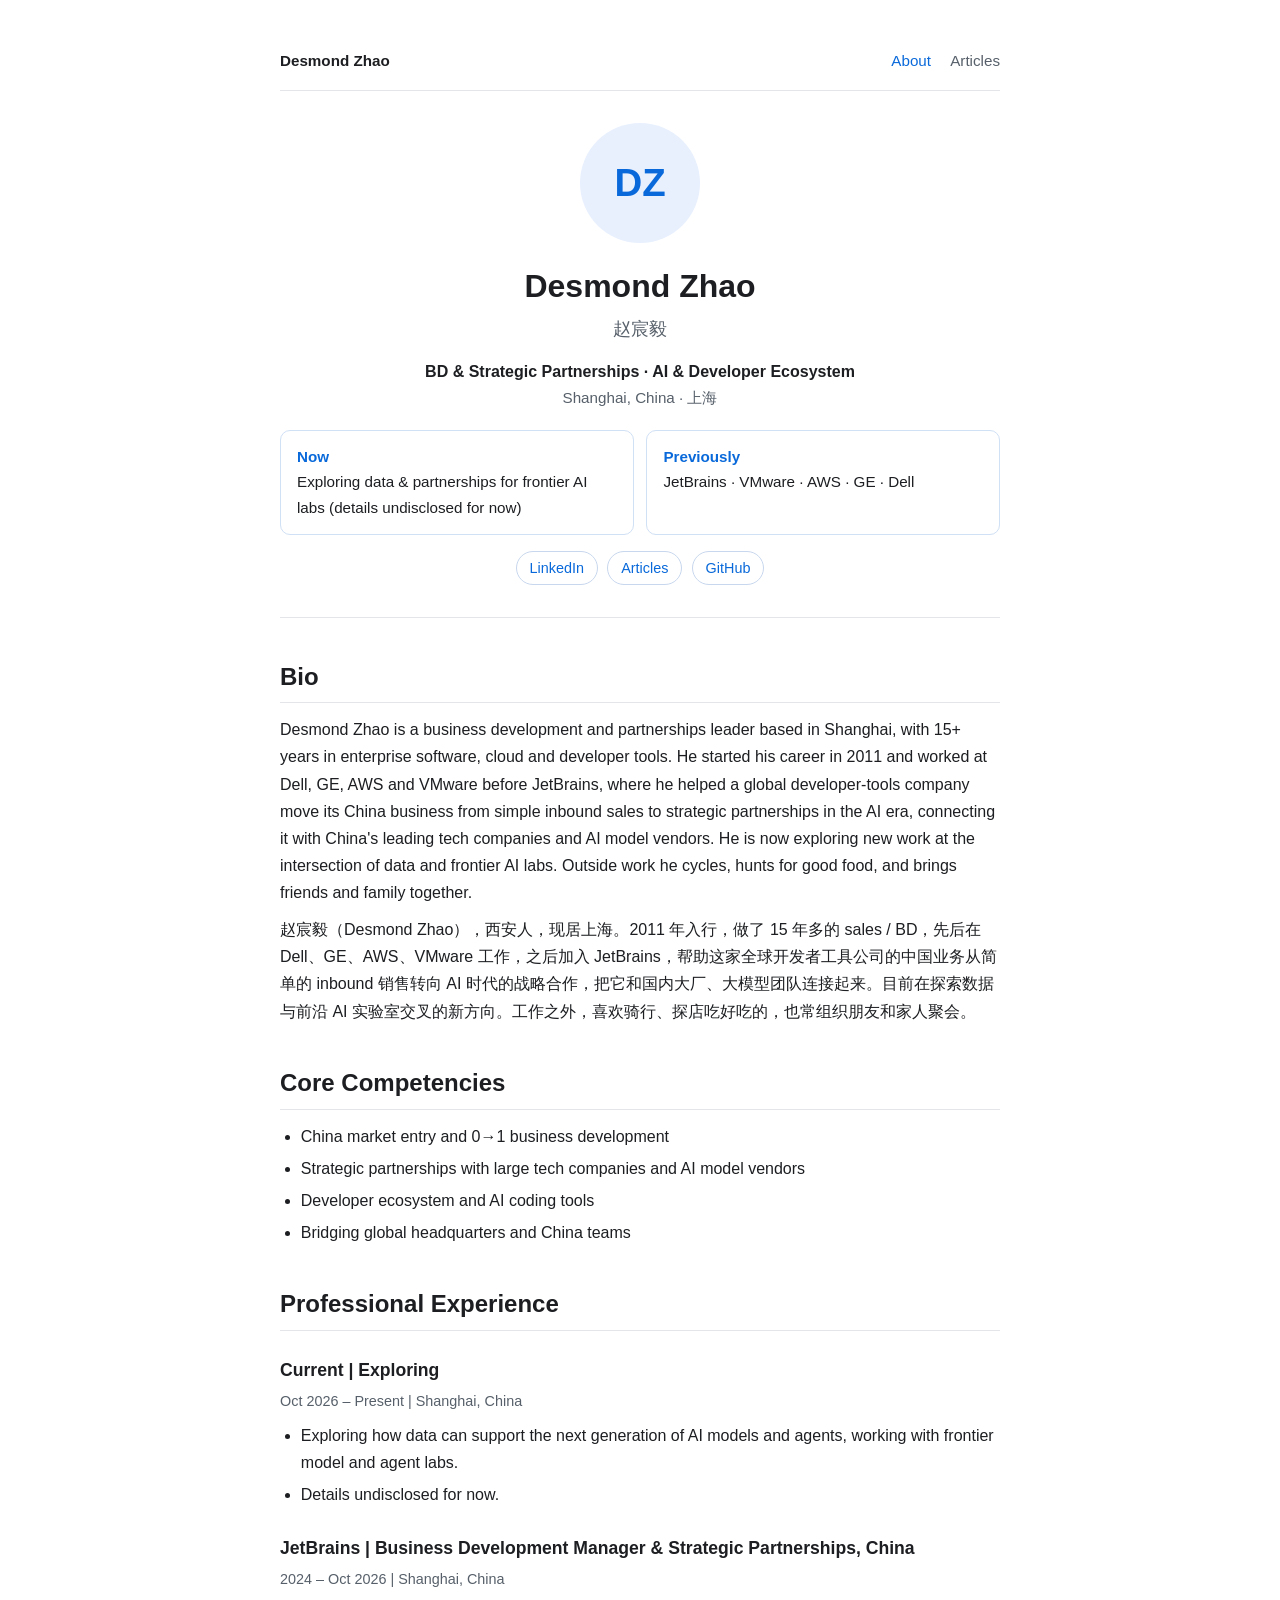
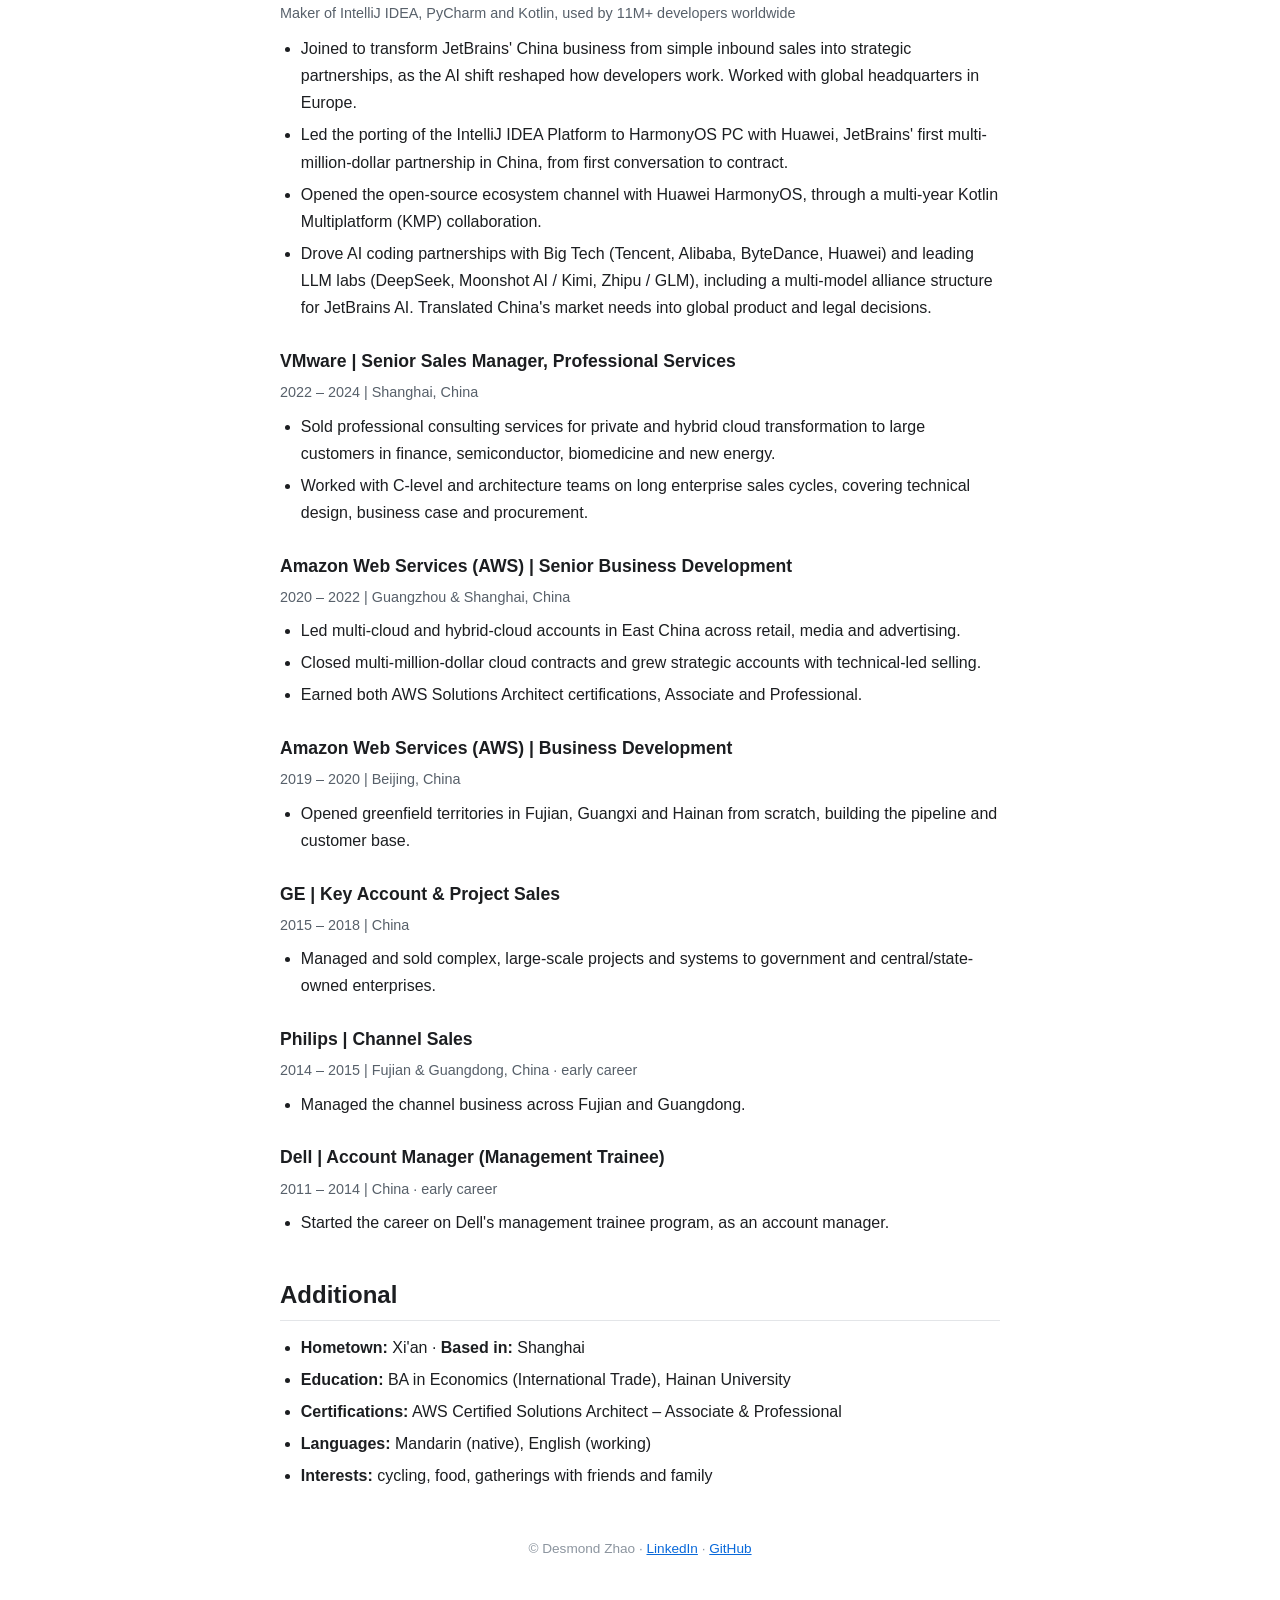
==== index.html @ b7ff6d0e "Trim bio" ====
<!DOCTYPE html>
<html lang="zh">
<head>
<meta charset="UTF-8">
<meta name="viewport" content="width=device-width, initial-scale=1.0">
<title>About | Desmond Zhao 赵宸毅</title>
<meta name="description" content="Desmond Zhao (赵宸毅) - BD & partnerships, Shanghai">
<style>
*,*::before,*::after{box-sizing:border-box;margin:0;padding:0}
body{font-family:-apple-system,BlinkMacSystemFont,"Segoe UI","PingFang SC",Helvetica,Arial,sans-serif;background:#fff;color:#1c1e21;line-height:1.7;font-size:16px}
.wrap{max-width:760px;margin:0 auto;padding:3rem 1.25rem 4rem}
.hero{text-align:center;padding-bottom:2rem;border-bottom:1px solid #e3e5e8}
.avatar{width:120px;height:120px;border-radius:50%;background:#e8f0fe;color:#0969da;display:inline-flex;align-items:center;justify-content:center;font-size:2.4rem;font-weight:600;margin-bottom:1rem}
.hero h1{font-size:2rem;font-weight:700}
.hero .cn{font-size:1.1rem;color:#57606a;margin-top:.1rem}
.hero .role{margin-top:.8rem;font-weight:600}
.hero .sub{color:#57606a;font-size:.95rem}
.links{margin-top:1rem;display:flex;gap:.6rem;justify-content:center;flex-wrap:wrap}
.links a{font-size:.9rem;padding:.25rem .8rem;border:1.5px solid #c8d7ee;border-radius:999px;color:#0969da;text-decoration:none}
.links a:hover{background:#eef4fd}
h2{font-size:1.5rem;margin:2.4rem 0 .8rem;padding-bottom:.3rem;border-bottom:1px solid #e3e5e8}
h3{font-size:1.1rem;margin:1.6rem 0 .2rem}
.meta{color:#57606a;font-size:.9rem}
ul{padding-left:1.3rem;margin:.5rem 0}
li{margin:.3rem 0}
p{margin:.6rem 0}
a{color:#0969da}
.prev{display:grid;grid-template-columns:repeat(auto-fit,minmax(200px,1fr));gap:.8rem;margin-top:1.2rem;text-align:left}
.prev div{border:1.5px solid #d0e0f5;border-radius:10px;padding:.8rem 1rem;font-size:.95rem}
.prev b{display:block;color:#0969da}
footer{margin-top:3rem;color:#8c959f;font-size:.85rem;text-align:center}
nav{display:flex;gap:1.2rem;padding-bottom:1rem;border-bottom:1px solid #e3e5e8;margin-bottom:2rem}nav .brand{font-weight:700;color:#1c1e21;text-decoration:none;margin-right:auto}nav a{color:#57606a;text-decoration:none;font-size:.95rem}nav a.on,nav a:hover{color:#0969da}
</style>
</head>
<body>
<div class="wrap"><nav><a class="brand" href="/">Desmond Zhao</a><a href="/" class="on">About</a><a href="/articles/">Articles</a></nav>
<div class="hero">
  <div class="avatar">DZ</div>
  <h1>Desmond Zhao</h1>
  <div class="cn">赵宸毅</div>
  <div class="role">BD &amp; Strategic Partnerships · AI &amp; Developer Ecosystem</div>
  <div class="sub">Shanghai, China · 上海</div>
  <div class="prev">
    <div><b>Now</b>Exploring data &amp; partnerships for frontier AI labs (details undisclosed for now)</div>
    <div><b>Previously</b>JetBrains · VMware · AWS · GE · Dell</div>
  </div>
  <div class="links"><a href="https://www.linkedin.com/in/desmond-z-4434ab116/" target="_blank" rel="noopener">LinkedIn</a><a href="/articles/">Articles</a><a href="https://github.com/zchenyi">GitHub</a></div>
</div>

<h2>Bio</h2>
<p>Desmond Zhao is a business development and partnerships leader based in Shanghai, with 15+ years in enterprise software, cloud and developer tools. He started his career in 2011 and worked at Dell, GE, AWS and VMware before JetBrains, where he helped a global developer-tools company move its China business from simple inbound sales to strategic partnerships in the AI era, connecting it with China's leading tech companies and AI model vendors. He is now exploring new work at the intersection of data and frontier AI labs. Outside work he cycles, hunts for good food, and brings friends and family together.</p>
<p>赵宸毅（Desmond Zhao），西安人，现居上海。2011 年入行，做了 15 年多的 sales / BD，先后在 Dell、GE、AWS、VMware 工作，之后加入 JetBrains，帮助这家全球开发者工具公司的中国业务从简单的 inbound 销售转向 AI 时代的战略合作，把它和国内大厂、大模型团队连接起来。目前在探索数据与前沿 AI 实验室交叉的新方向。工作之外，喜欢骑行、探店吃好吃的，也常组织朋友和家人聚会。</p>

<h2>Core Competencies</h2>
<ul>
<li>China market entry and 0→1 business development</li>
<li>Strategic partnerships with large tech companies and AI model vendors</li>
<li>Developer ecosystem and AI coding tools</li>
<li>Bridging global headquarters and China teams</li>
</ul>

<h2>Professional Experience</h2>

<h3>Current | Exploring</h3>
<div class="meta">Oct 2026 – Present | Shanghai, China</div>
<ul>
<li>Exploring how data can support the next generation of AI models and agents, working with frontier model and agent labs.</li>
<li>Details undisclosed for now.</li>
</ul>

<h3>JetBrains | Business Development Manager &amp; Strategic Partnerships, China</h3>
<div class="meta">2024 – Oct 2026 | Shanghai, China</div>
<p class="meta">Maker of IntelliJ IDEA, PyCharm and Kotlin, used by 11M+ developers worldwide</p>
<ul>
<li>Joined to transform JetBrains' China business from simple inbound sales into strategic partnerships, as the AI shift reshaped how developers work. Worked with global headquarters in Europe.</li>
<li>Led the porting of the IntelliJ IDEA Platform to HarmonyOS PC with Huawei, JetBrains' first multi-million-dollar partnership in China, from first conversation to contract.</li>
<li>Opened the open-source ecosystem channel with Huawei HarmonyOS, through a multi-year Kotlin Multiplatform (KMP) collaboration.</li>
<li>Drove AI coding partnerships with Big Tech (Tencent, Alibaba, ByteDance, Huawei) and leading LLM labs (DeepSeek, Moonshot AI / Kimi, Zhipu / GLM), including a multi-model alliance structure for JetBrains AI. Translated China's market needs into global product and legal decisions.</li>
</ul>

<h3>VMware | Senior Sales Manager, Professional Services</h3>
<div class="meta">2022 – 2024 | Shanghai, China</div>
<ul>
<li>Sold professional consulting services for private and hybrid cloud transformation to large customers in finance, semiconductor, biomedicine and new energy.</li>
<li>Worked with C-level and architecture teams on long enterprise sales cycles, covering technical design, business case and procurement.</li>
</ul>

<h3>Amazon Web Services (AWS) | Senior Business Development</h3>
<div class="meta">2020 – 2022 | Guangzhou &amp; Shanghai, China</div>
<ul>
<li>Led multi-cloud and hybrid-cloud accounts in East China across retail, media and advertising.</li>
<li>Closed multi-million-dollar cloud contracts and grew strategic accounts with technical-led selling.</li>
<li>Earned both AWS Solutions Architect certifications, Associate and Professional.</li>
</ul>

<h3>Amazon Web Services (AWS) | Business Development</h3>
<div class="meta">2019 – 2020 | Beijing, China</div>
<ul>
<li>Opened greenfield territories in Fujian, Guangxi and Hainan from scratch, building the pipeline and customer base.</li>
</ul>

<h3>GE | Key Account &amp; Project Sales</h3>
<div class="meta">2015 – 2018 | China</div>
<ul>
<li>Managed and sold complex, large-scale projects and systems to government and central/state-owned enterprises.</li>
</ul>

<h3>Philips | Channel Sales</h3>
<div class="meta">2014 – 2015 | Fujian &amp; Guangdong, China · early career</div>
<ul>
<li>Managed the channel business across Fujian and Guangdong.</li>
</ul>

<h3>Dell | Account Manager (Management Trainee)</h3>
<div class="meta">2011 – 2014 | China · early career</div>
<ul>
<li>Started the career on Dell's management trainee program, as an account manager.</li>
</ul>

<h2>Additional</h2>
<ul>
<li><b>Hometown:</b> Xi'an · <b>Based in:</b> Shanghai</li>
<li><b>Education:</b> BA in Economics (International Trade), Hainan University</li>
<li><b>Certifications:</b> AWS Certified Solutions Architect – Associate &amp; Professional</li>
<li><b>Languages:</b> Mandarin (native), English (working)</li>
<li><b>Interests:</b> cycling, food, gatherings with friends and family</li>
</ul>

<footer>© Desmond Zhao · <a href="https://www.linkedin.com/in/desmond-z-4434ab116/">LinkedIn</a> · <a href="https://github.com/zchenyi">GitHub</a></footer>
</div>
</body>
</html>
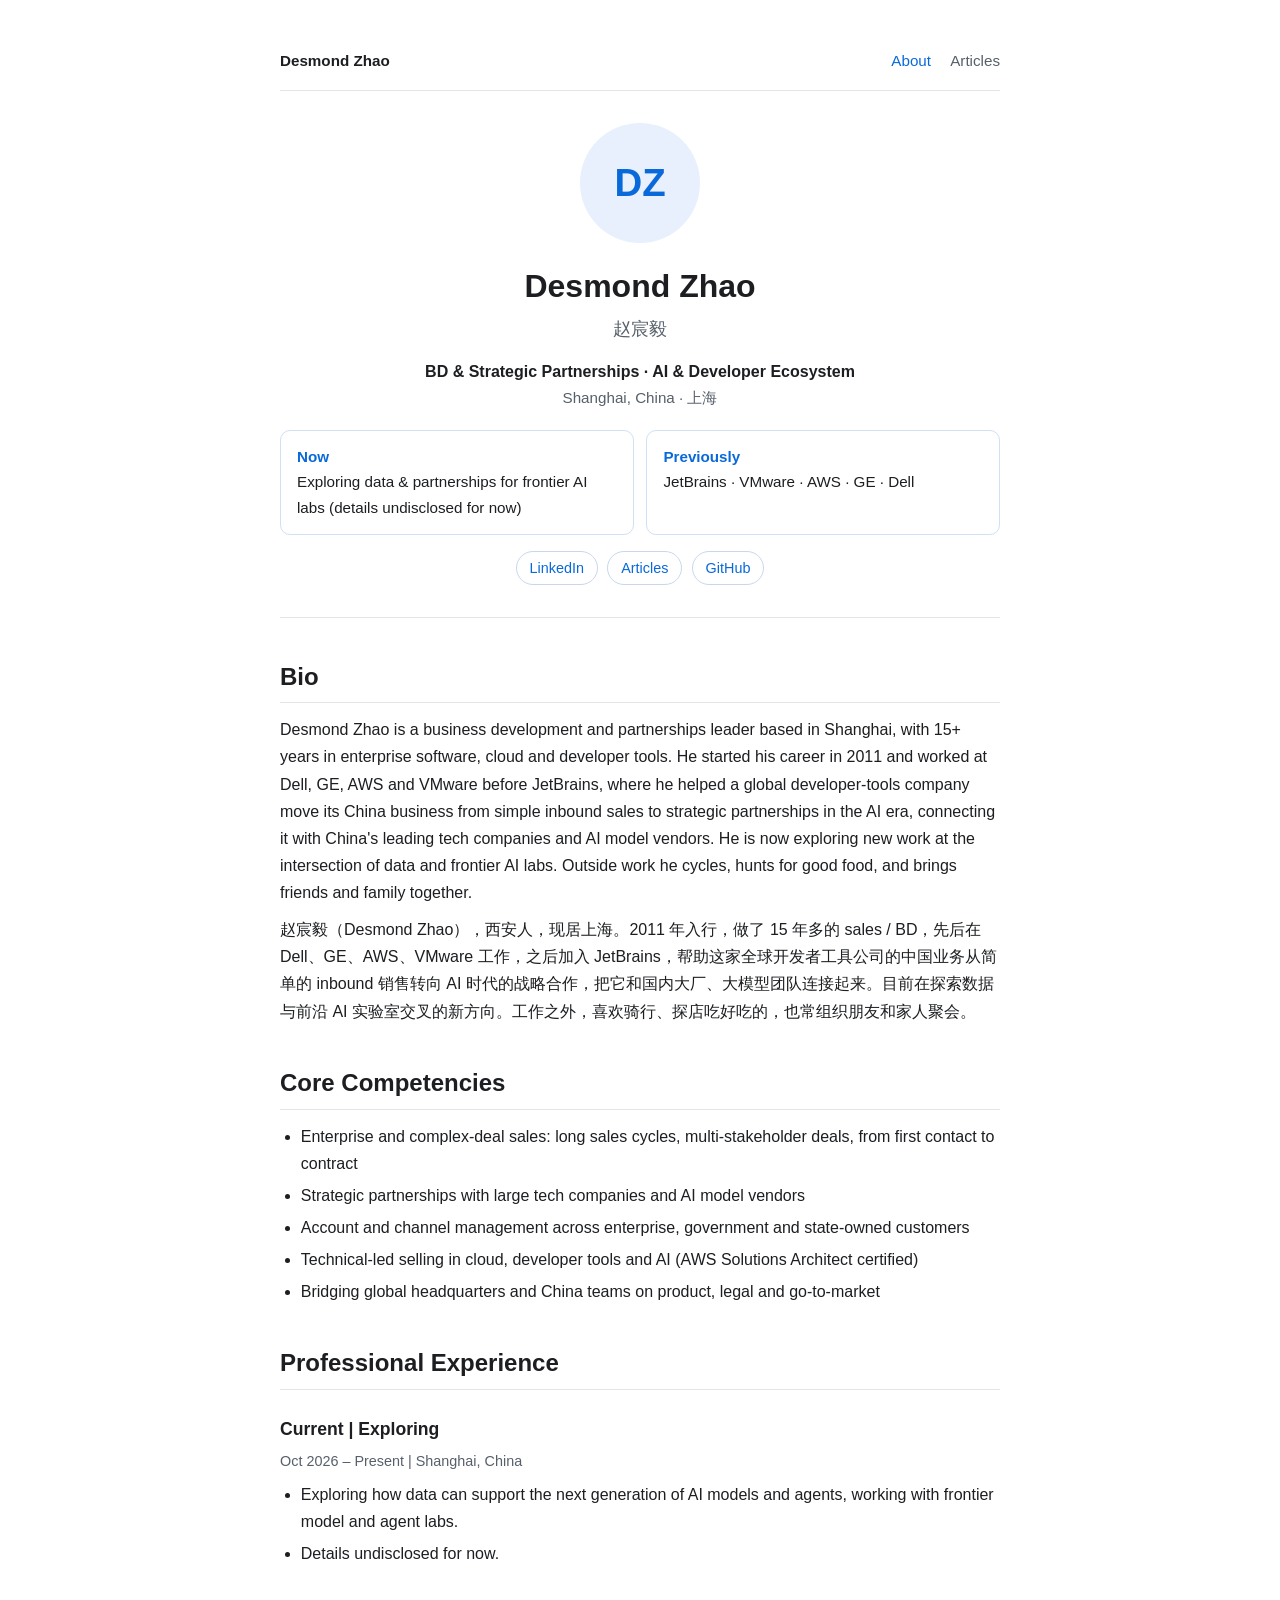
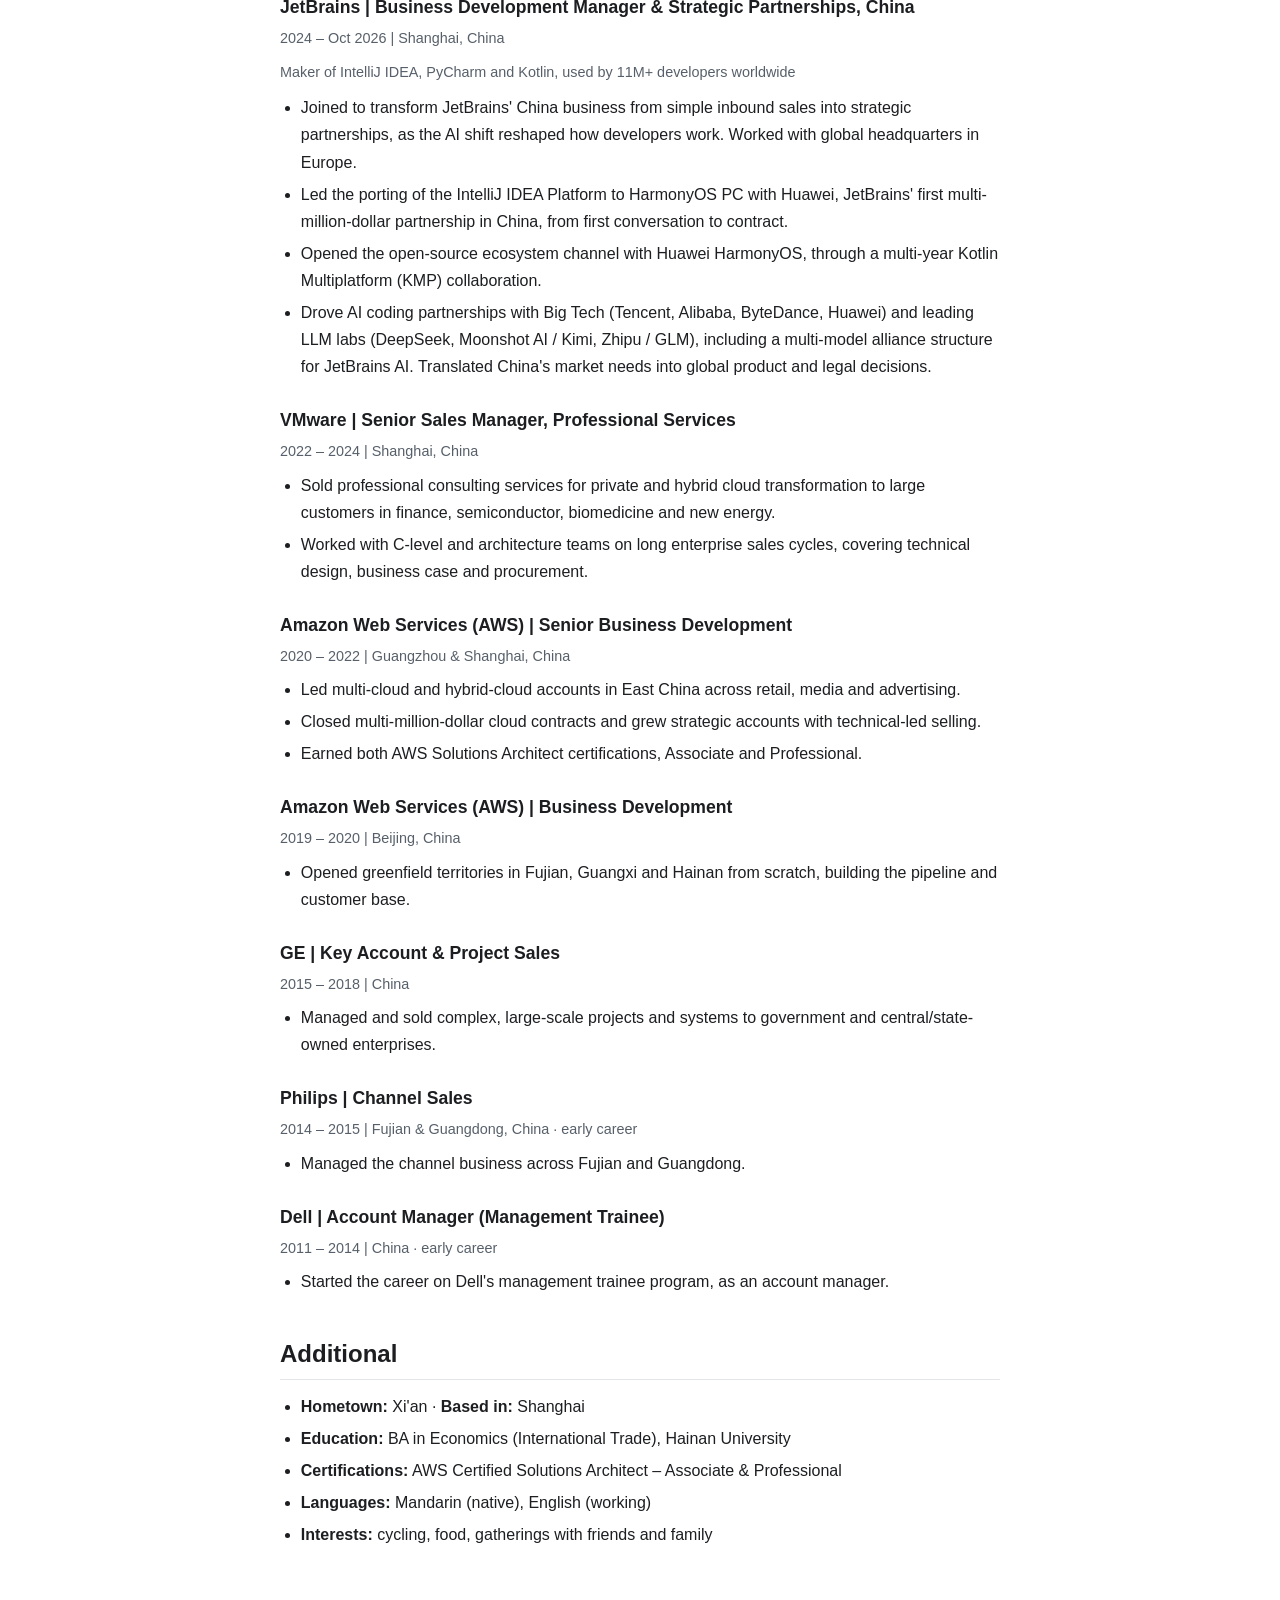
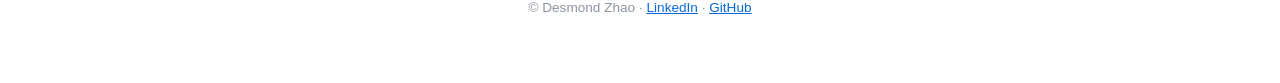
==== commit f53b4896: "Core competencies: add sales" ====
--- a/index.html
+++ b/index.html
@@ -53,10 +53,11 @@
 
 <h2>Core Competencies</h2>
 <ul>
-<li>China market entry and 0→1 business development</li>
+<li>Enterprise and complex-deal sales: long sales cycles, multi-stakeholder deals, from first contact to contract</li>
 <li>Strategic partnerships with large tech companies and AI model vendors</li>
-<li>Developer ecosystem and AI coding tools</li>
-<li>Bridging global headquarters and China teams</li>
+<li>Account and channel management across enterprise, government and state-owned customers</li>
+<li>Technical-led selling in cloud, developer tools and AI (AWS Solutions Architect certified)</li>
+<li>Bridging global headquarters and China teams on product, legal and go-to-market</li>
 </ul>
 
 <h2>Professional Experience</h2>
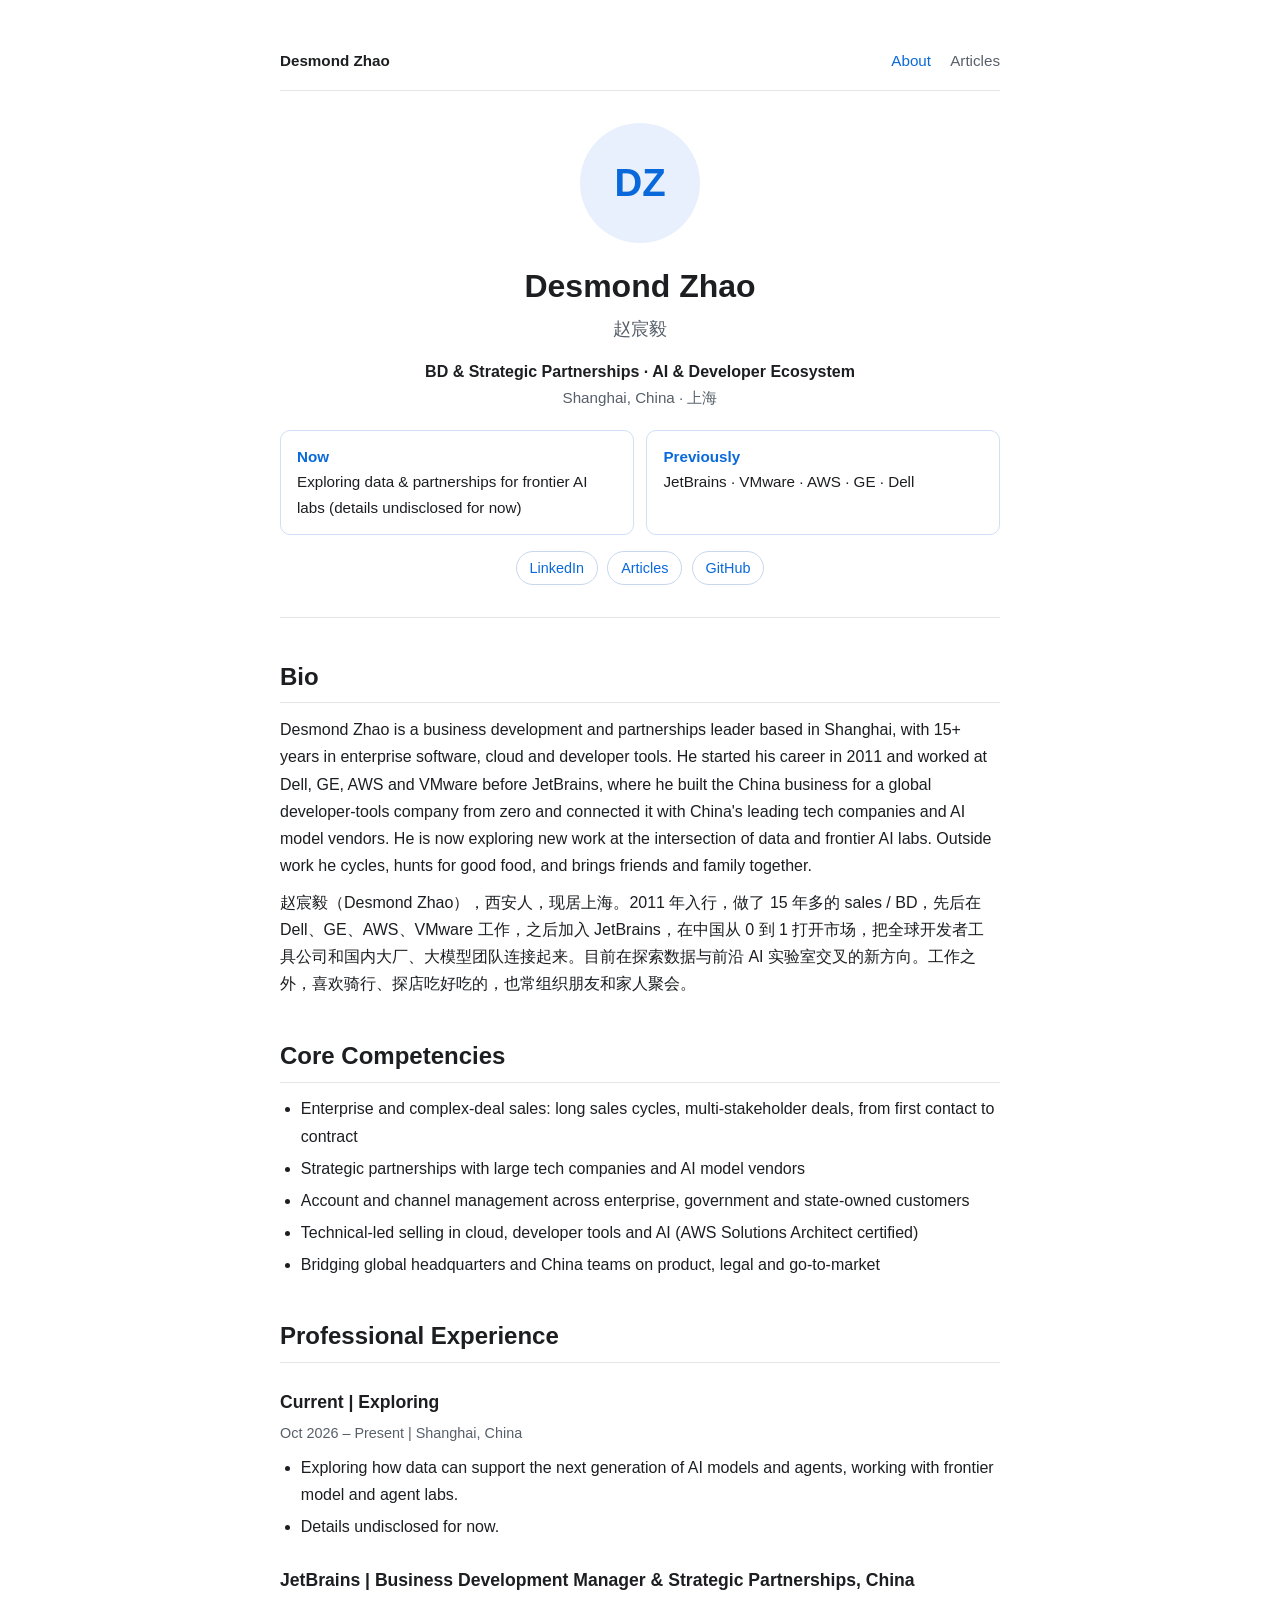
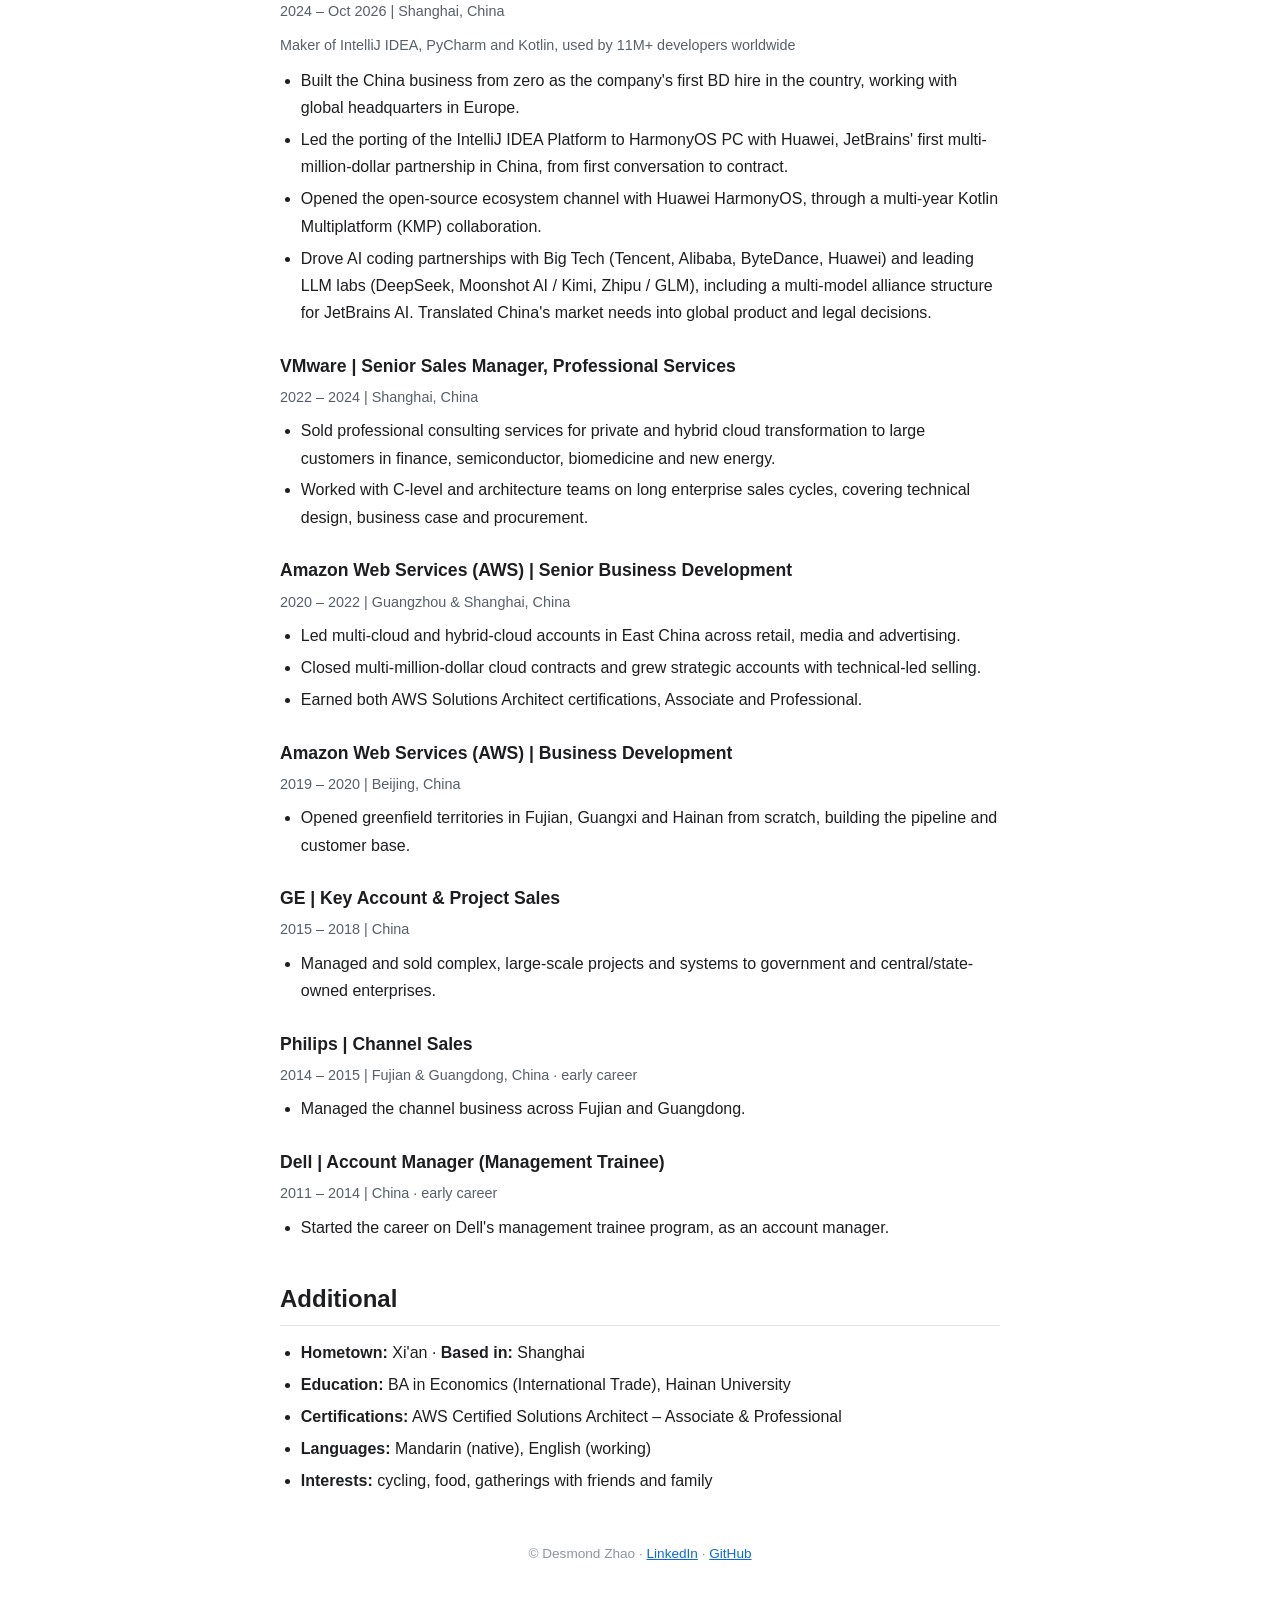
==== commit 9250edf3: "Revert JetBrains wording" ====
--- a/index.html
+++ b/index.html
@@ -48,8 +48,8 @@
 </div>
 
 <h2>Bio</h2>
-<p>Desmond Zhao is a business development and partnerships leader based in Shanghai, with 15+ years in enterprise software, cloud and developer tools. He started his career in 2011 and worked at Dell, GE, AWS and VMware before JetBrains, where he helped a global developer-tools company move its China business from simple inbound sales to strategic partnerships in the AI era, connecting it with China's leading tech companies and AI model vendors. He is now exploring new work at the intersection of data and frontier AI labs. Outside work he cycles, hunts for good food, and brings friends and family together.</p>
-<p>赵宸毅（Desmond Zhao），西安人，现居上海。2011 年入行，做了 15 年多的 sales / BD，先后在 Dell、GE、AWS、VMware 工作，之后加入 JetBrains，帮助这家全球开发者工具公司的中国业务从简单的 inbound 销售转向 AI 时代的战略合作，把它和国内大厂、大模型团队连接起来。目前在探索数据与前沿 AI 实验室交叉的新方向。工作之外，喜欢骑行、探店吃好吃的，也常组织朋友和家人聚会。</p>
+<p>Desmond Zhao is a business development and partnerships leader based in Shanghai, with 15+ years in enterprise software, cloud and developer tools. He started his career in 2011 and worked at Dell, GE, AWS and VMware before JetBrains, where he built the China business for a global developer-tools company from zero and connected it with China's leading tech companies and AI model vendors. He is now exploring new work at the intersection of data and frontier AI labs. Outside work he cycles, hunts for good food, and brings friends and family together.</p>
+<p>赵宸毅（Desmond Zhao），西安人，现居上海。2011 年入行，做了 15 年多的 sales / BD，先后在 Dell、GE、AWS、VMware 工作，之后加入 JetBrains，在中国从 0 到 1 打开市场，把全球开发者工具公司和国内大厂、大模型团队连接起来。目前在探索数据与前沿 AI 实验室交叉的新方向。工作之外，喜欢骑行、探店吃好吃的，也常组织朋友和家人聚会。</p>
 
 <h2>Core Competencies</h2>
 <ul>
@@ -73,7 +73,7 @@
 <div class="meta">2024 – Oct 2026 | Shanghai, China</div>
 <p class="meta">Maker of IntelliJ IDEA, PyCharm and Kotlin, used by 11M+ developers worldwide</p>
 <ul>
-<li>Joined to transform JetBrains' China business from simple inbound sales into strategic partnerships, as the AI shift reshaped how developers work. Worked with global headquarters in Europe.</li>
+<li>Built the China business from zero as the company's first BD hire in the country, working with global headquarters in Europe.</li>
 <li>Led the porting of the IntelliJ IDEA Platform to HarmonyOS PC with Huawei, JetBrains' first multi-million-dollar partnership in China, from first conversation to contract.</li>
 <li>Opened the open-source ecosystem channel with Huawei HarmonyOS, through a multi-year Kotlin Multiplatform (KMP) collaboration.</li>
 <li>Drove AI coding partnerships with Big Tech (Tencent, Alibaba, ByteDance, Huawei) and leading LLM labs (DeepSeek, Moonshot AI / Kimi, Zhipu / GLM), including a multi-model alliance structure for JetBrains AI. Translated China's market needs into global product and legal decisions.</li>
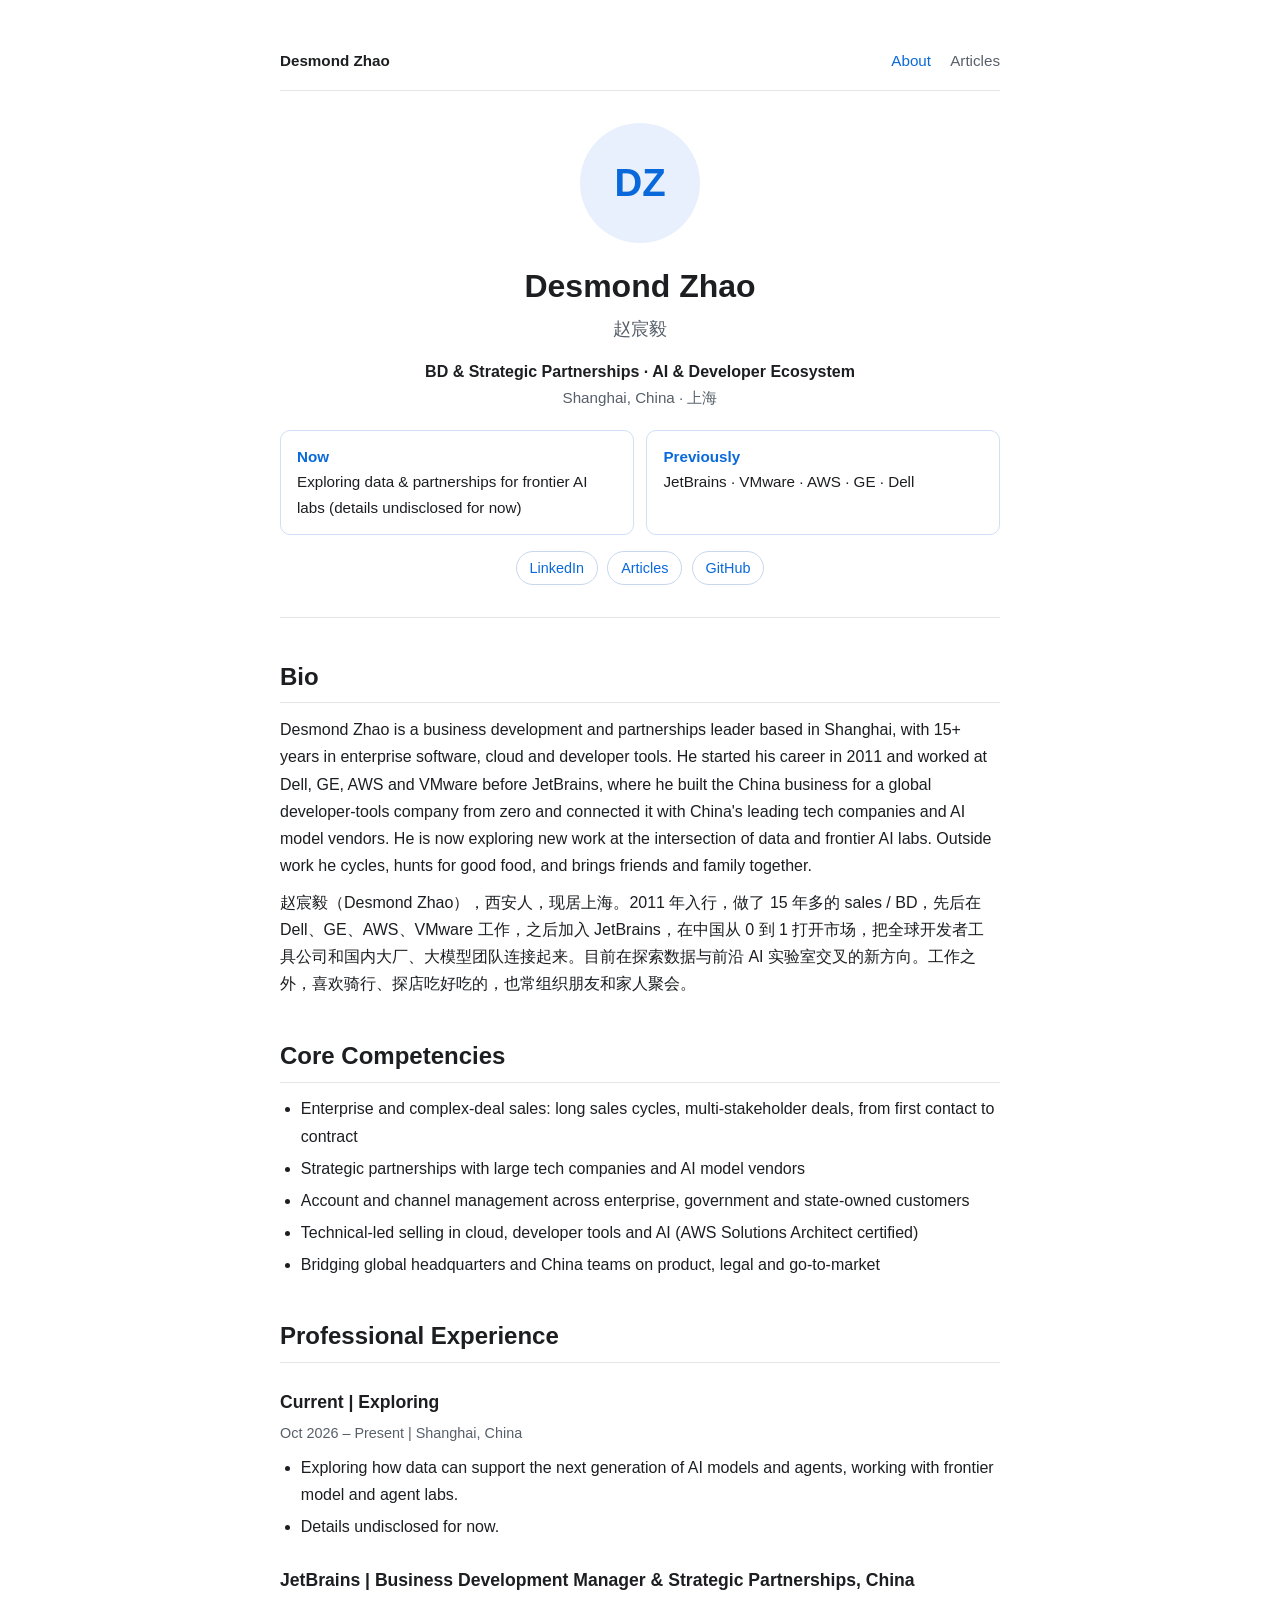
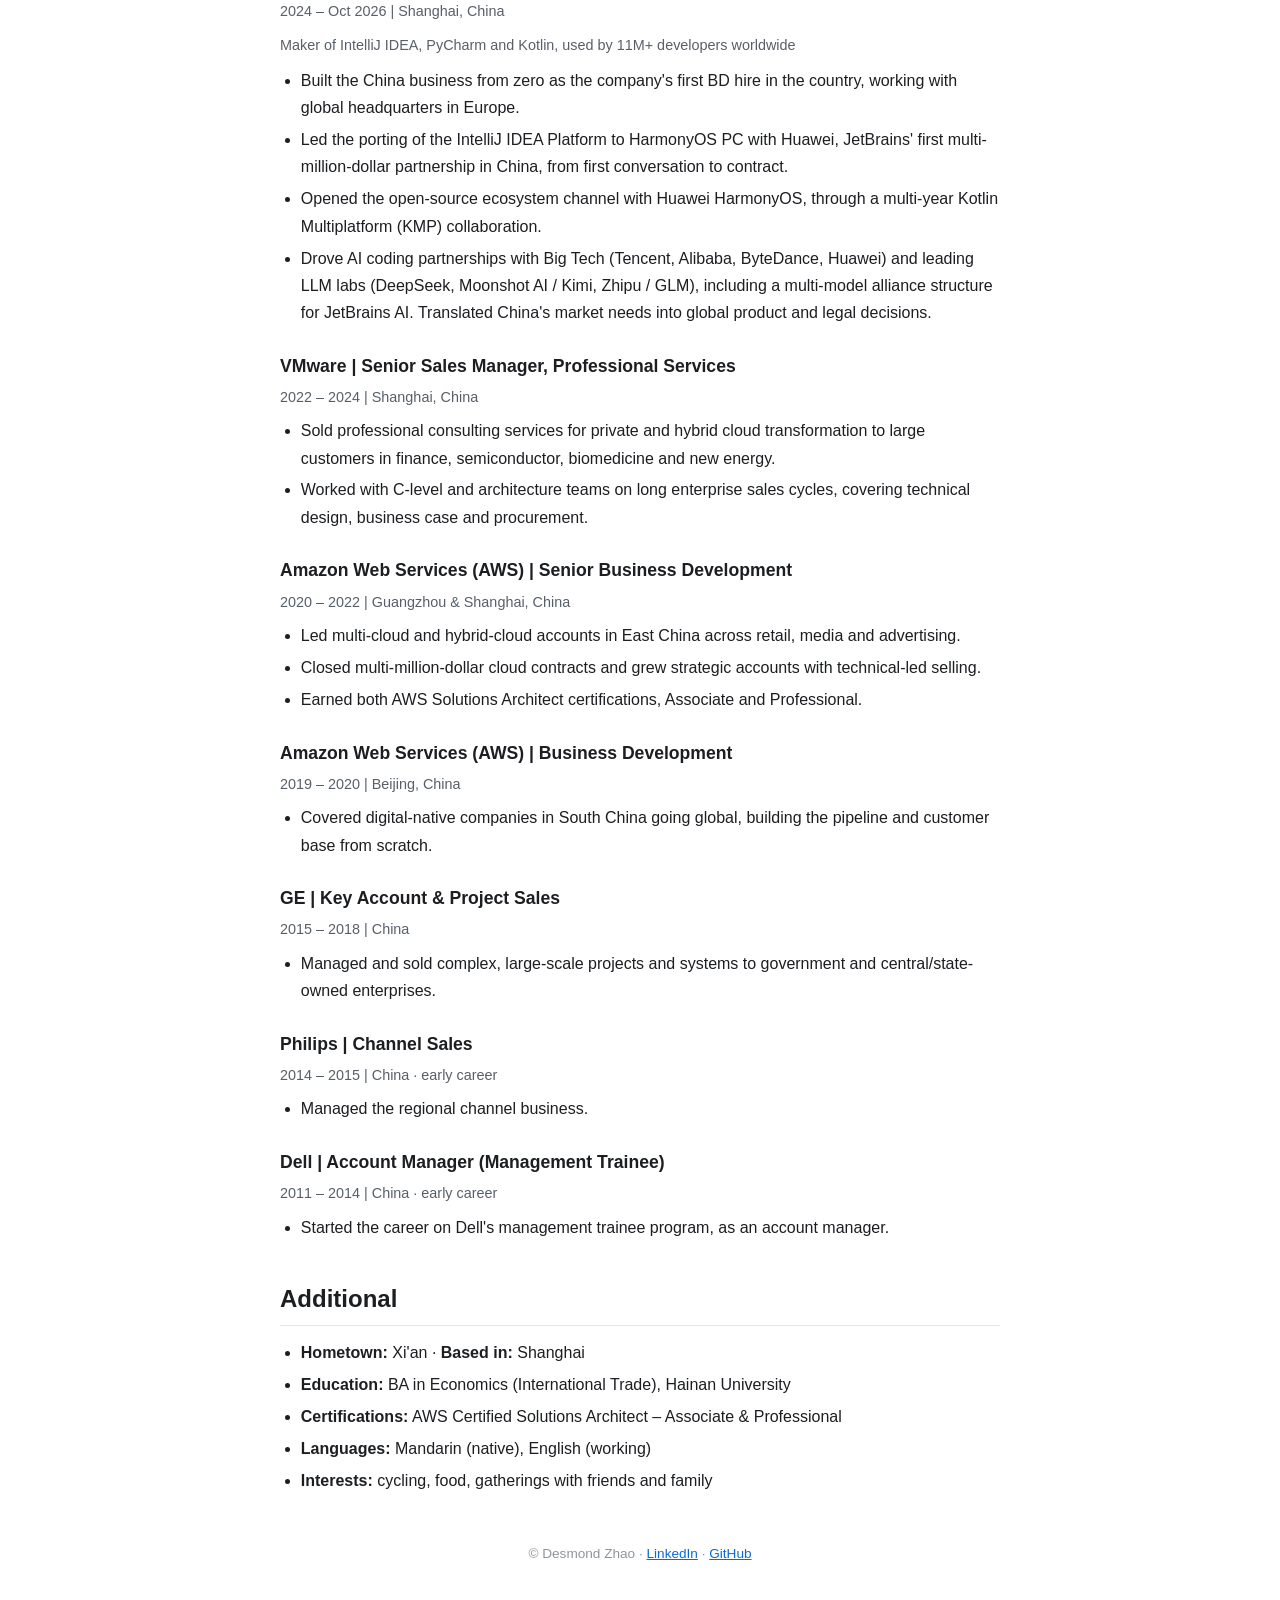
==== commit b5f26124: "Fix AWS Beijing role, early career locations" ====
--- a/index.html
+++ b/index.html
@@ -97,7 +97,7 @@
 <h3>Amazon Web Services (AWS) | Business Development</h3>
 <div class="meta">2019 – 2020 | Beijing, China</div>
 <ul>
-<li>Opened greenfield territories in Fujian, Guangxi and Hainan from scratch, building the pipeline and customer base.</li>
+<li>Covered digital-native companies in South China going global, building the pipeline and customer base from scratch.</li>
 </ul>
 
 <h3>GE | Key Account &amp; Project Sales</h3>
@@ -107,9 +107,9 @@
 </ul>
 
 <h3>Philips | Channel Sales</h3>
-<div class="meta">2014 – 2015 | Fujian &amp; Guangdong, China · early career</div>
+<div class="meta">2014 – 2015 | China · early career</div>
 <ul>
-<li>Managed the channel business across Fujian and Guangdong.</li>
+<li>Managed the regional channel business.</li>
 </ul>
 
 <h3>Dell | Account Manager (Management Trainee)</h3>
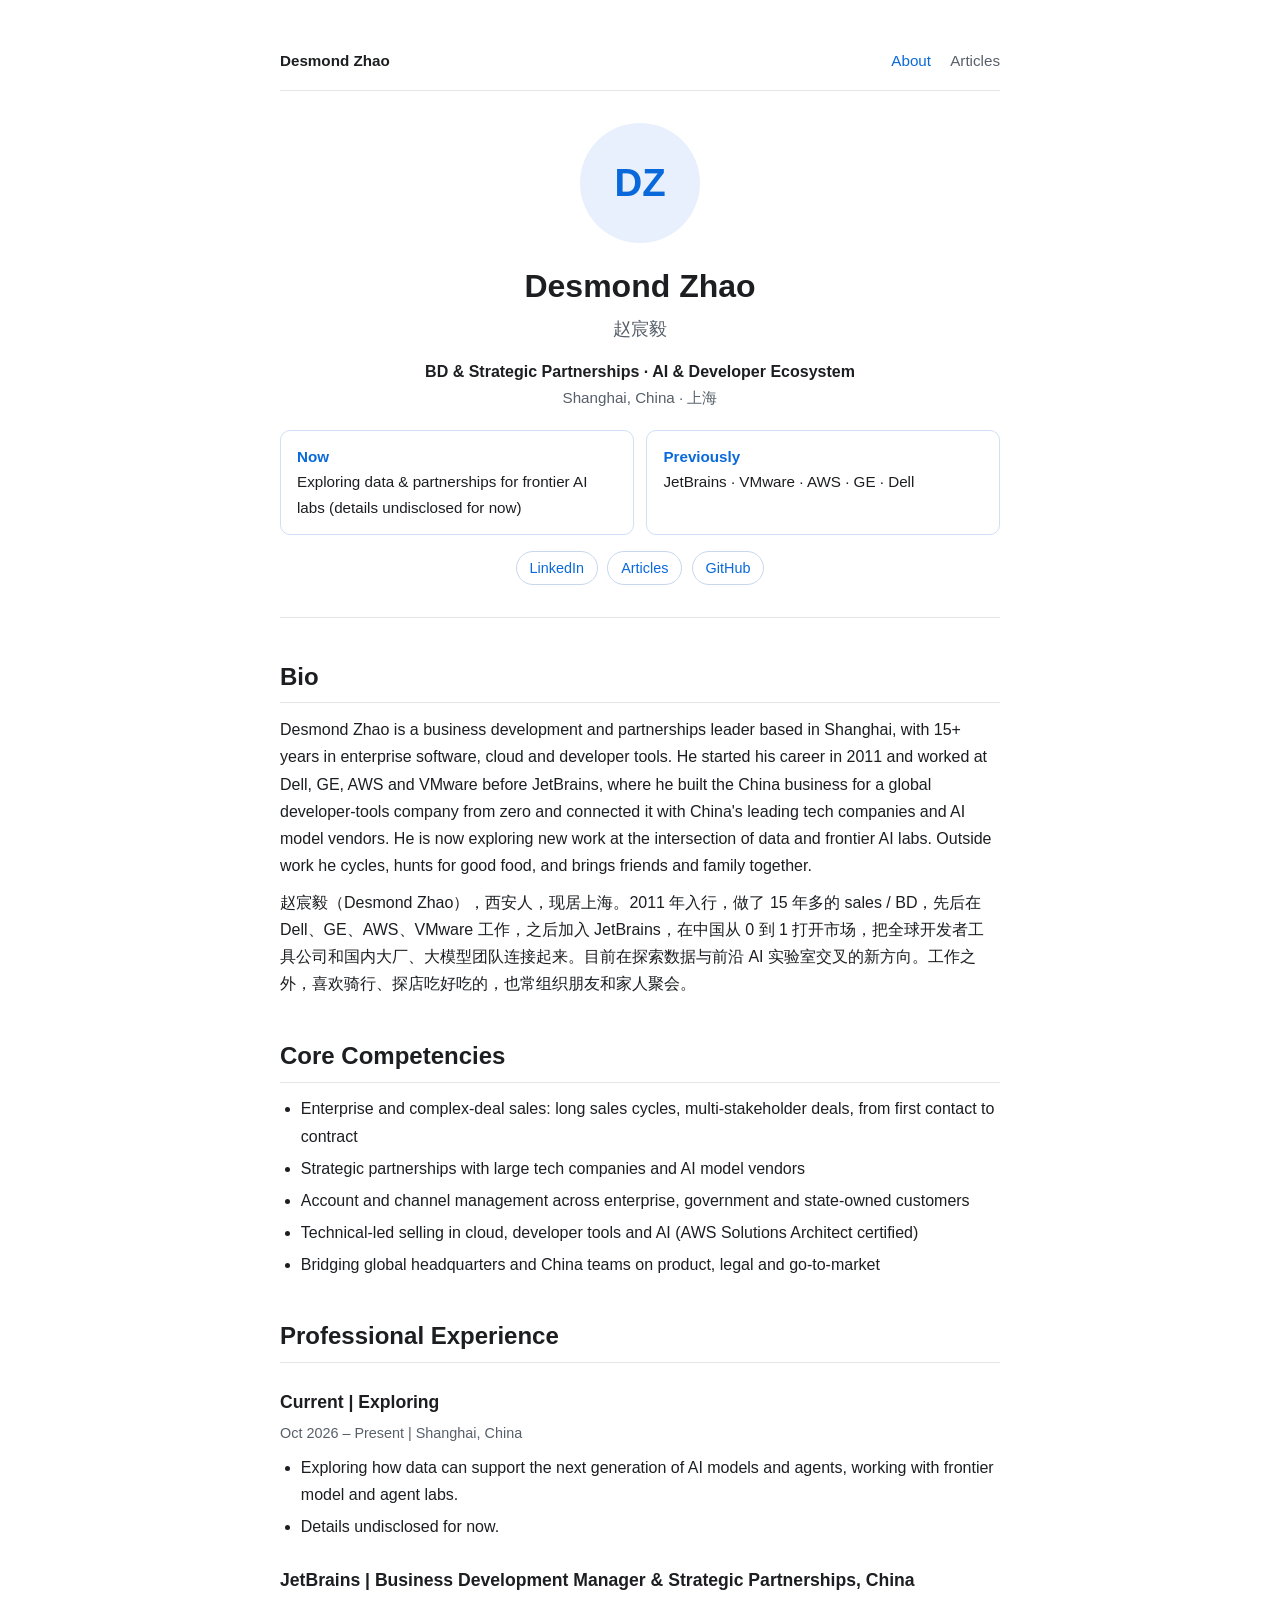
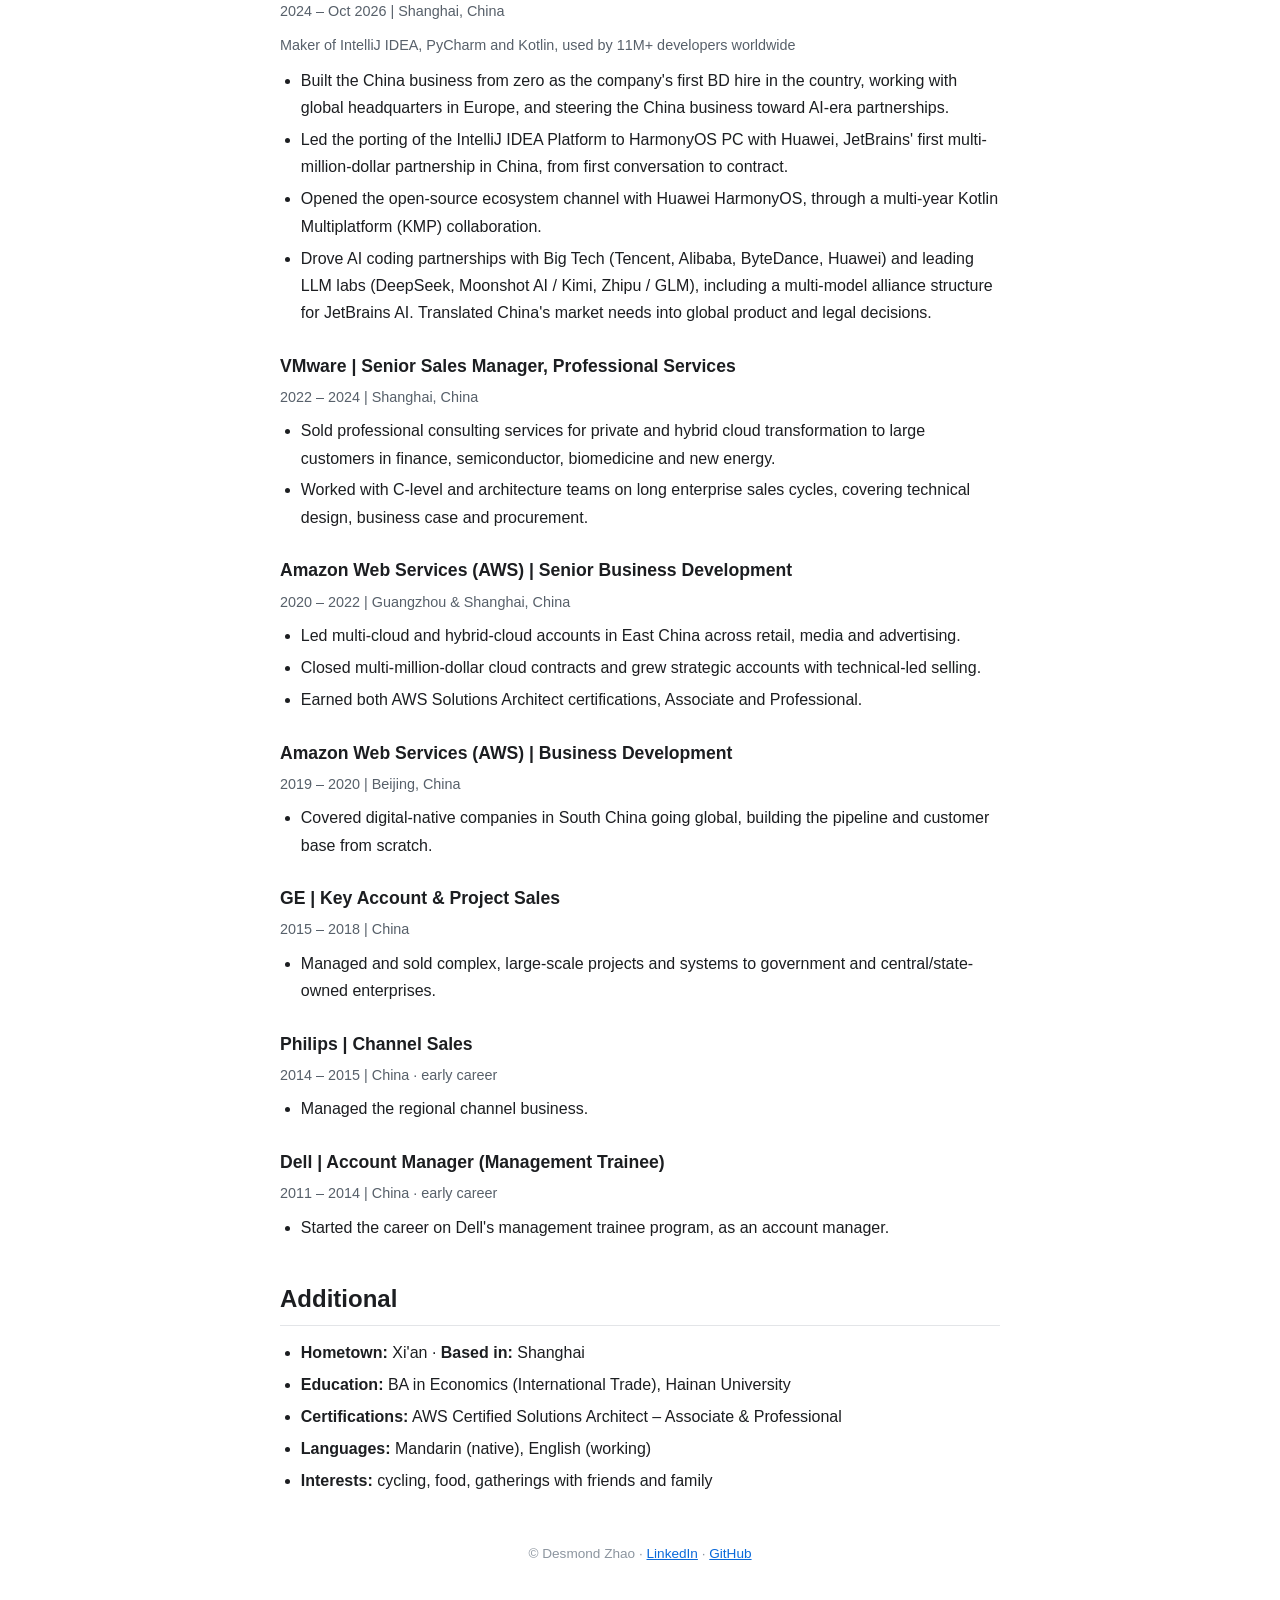
==== commit 620faf04: "JetBrains first bullet: add AI transformation" ====
--- a/index.html
+++ b/index.html
@@ -73,7 +73,7 @@
 <div class="meta">2024 – Oct 2026 | Shanghai, China</div>
 <p class="meta">Maker of IntelliJ IDEA, PyCharm and Kotlin, used by 11M+ developers worldwide</p>
 <ul>
-<li>Built the China business from zero as the company's first BD hire in the country, working with global headquarters in Europe.</li>
+<li>Built the China business from zero as the company's first BD hire in the country, working with global headquarters in Europe, and steering the China business toward AI-era partnerships.</li>
 <li>Led the porting of the IntelliJ IDEA Platform to HarmonyOS PC with Huawei, JetBrains' first multi-million-dollar partnership in China, from first conversation to contract.</li>
 <li>Opened the open-source ecosystem channel with Huawei HarmonyOS, through a multi-year Kotlin Multiplatform (KMP) collaboration.</li>
 <li>Drove AI coding partnerships with Big Tech (Tencent, Alibaba, ByteDance, Huawei) and leading LLM labs (DeepSeek, Moonshot AI / Kimi, Zhipu / GLM), including a multi-model alliance structure for JetBrains AI. Translated China's market needs into global product and legal decisions.</li>
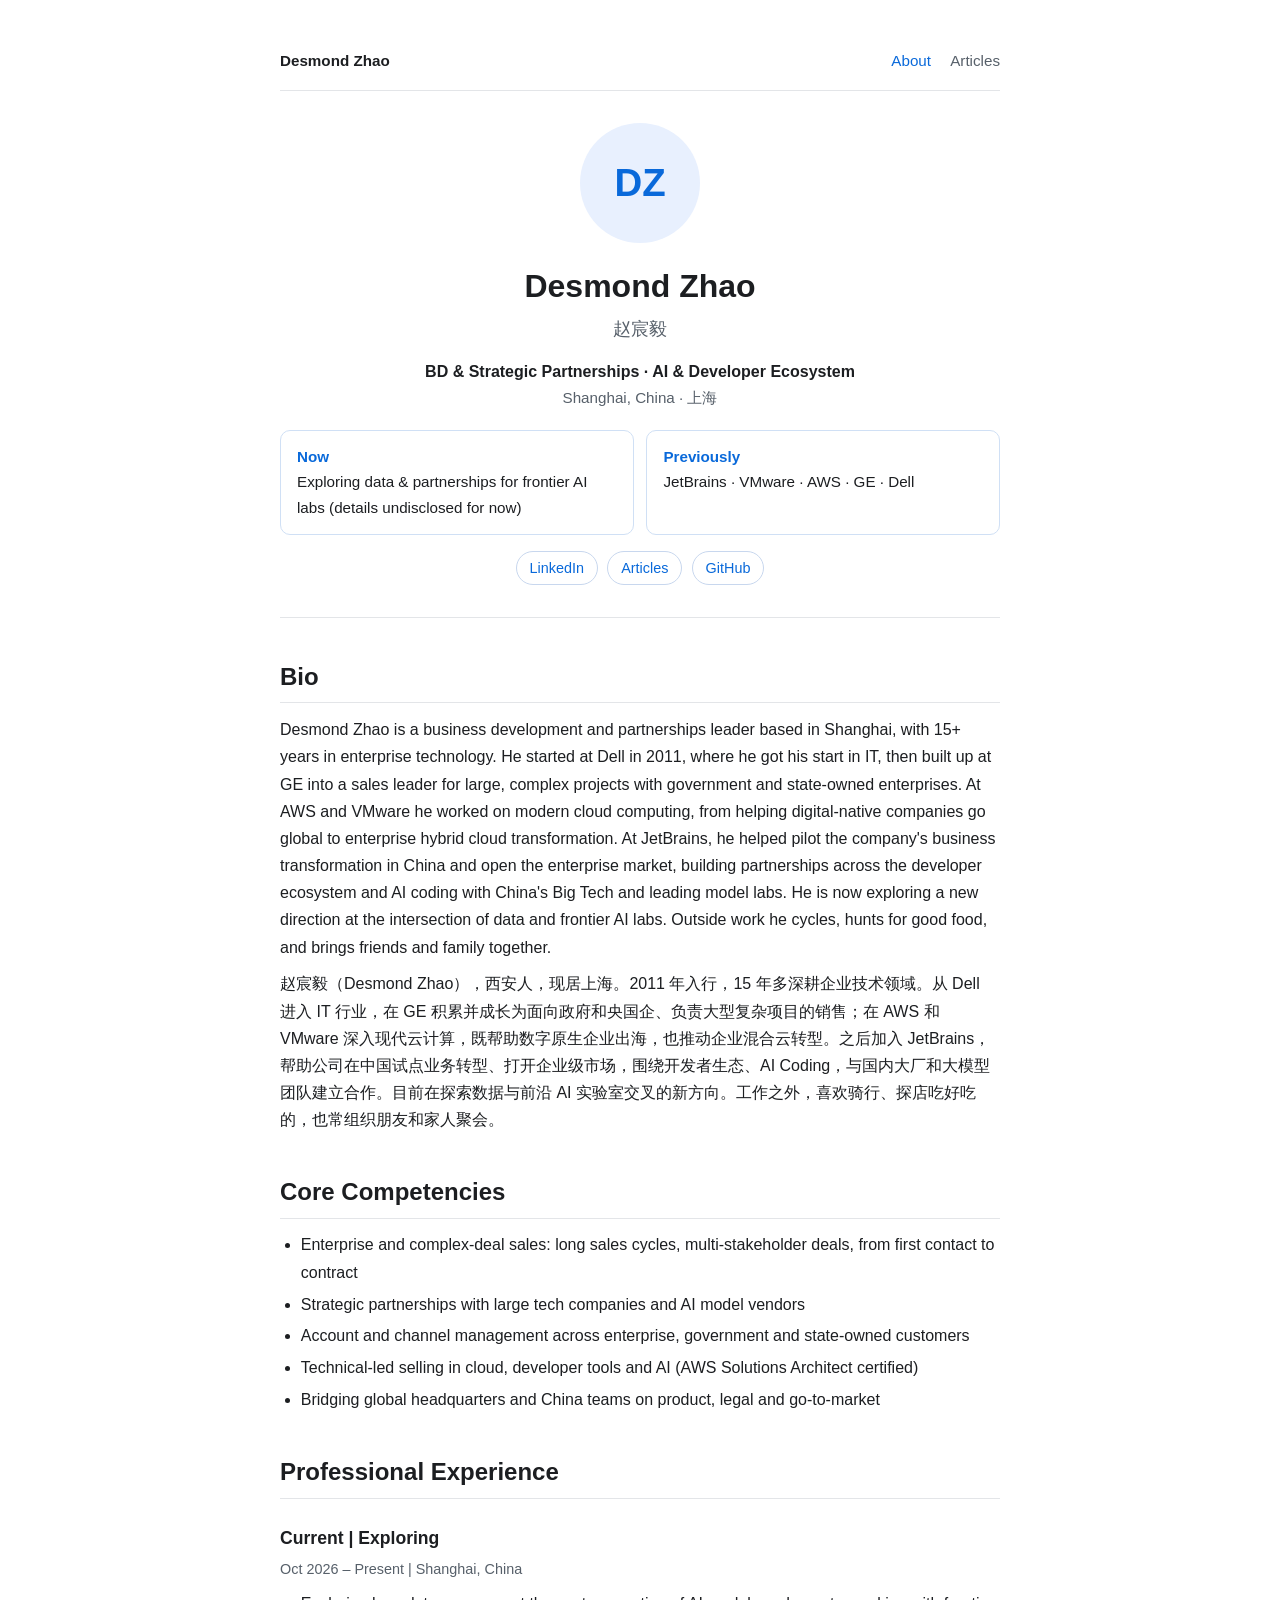
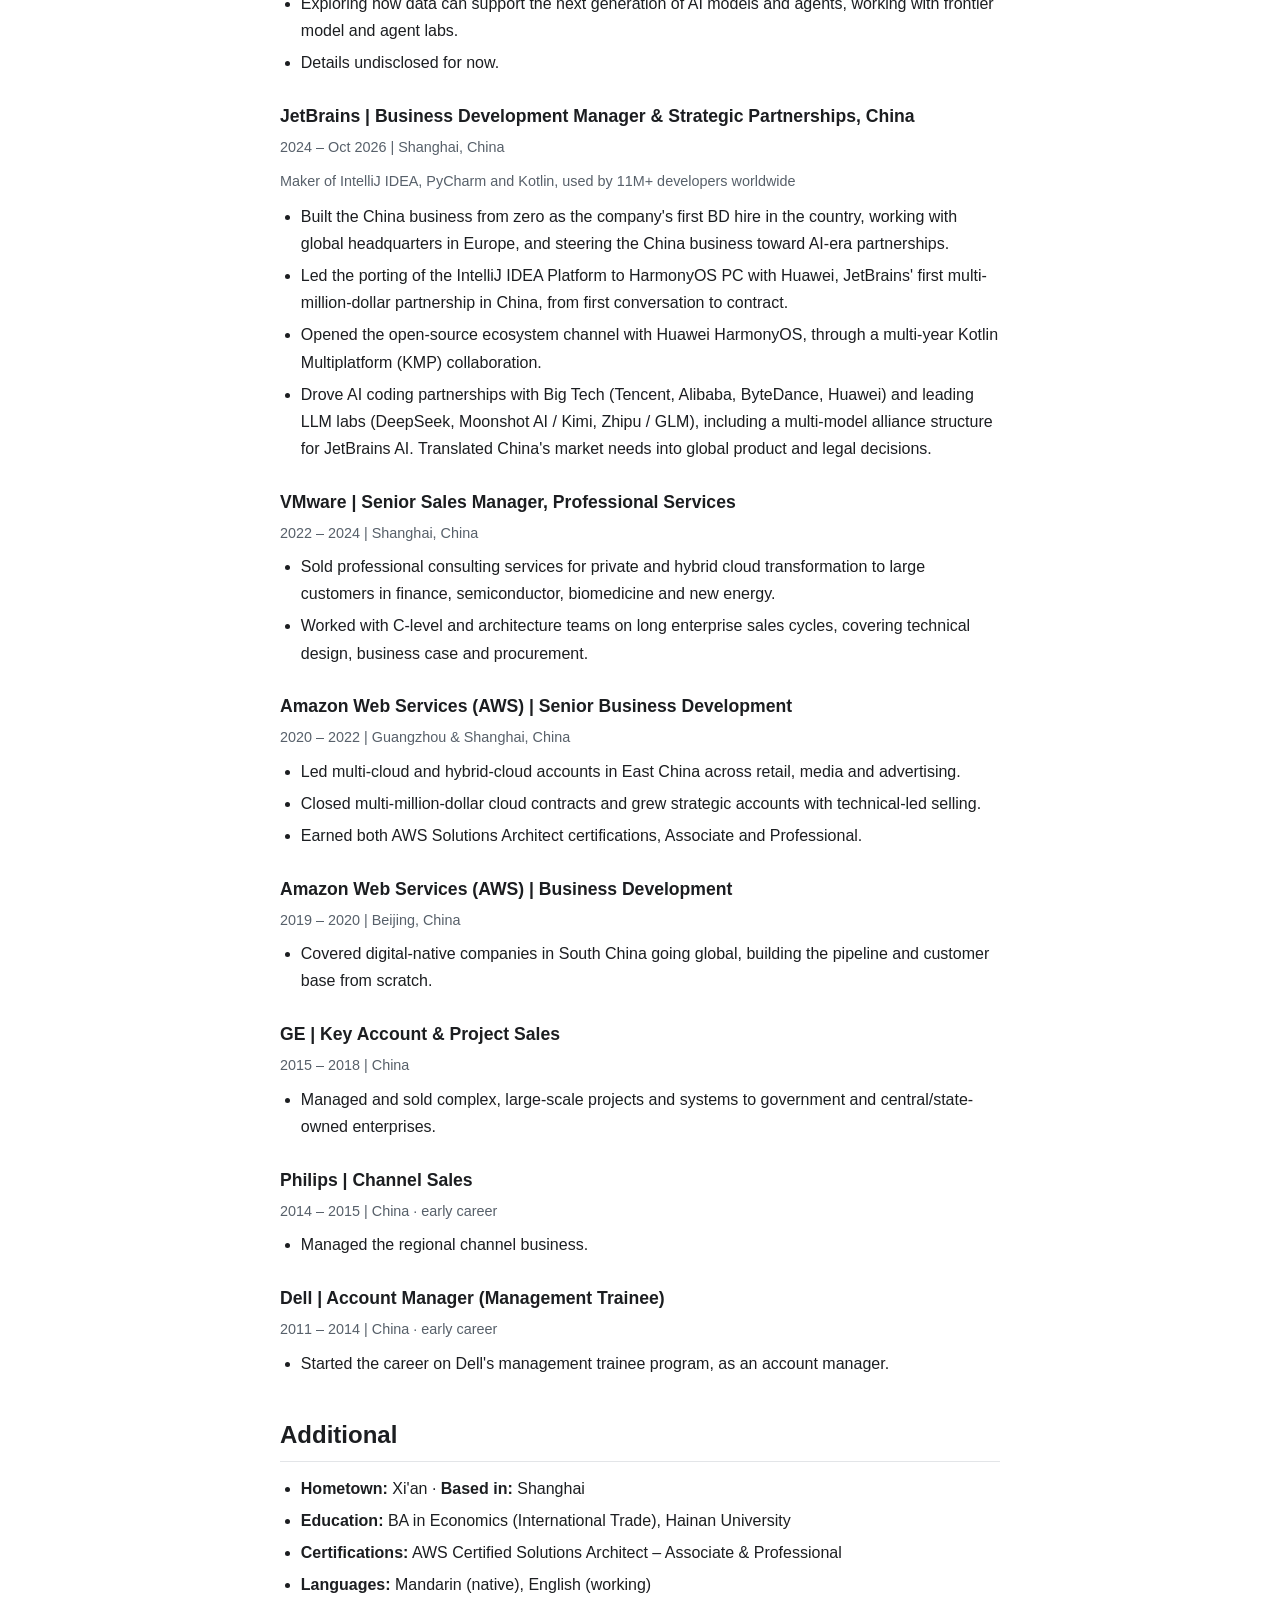
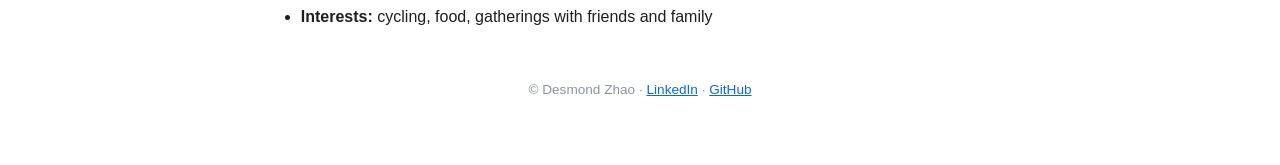
==== commit 6b762d15: "Rewrite bio around career arc" ====
--- a/index.html
+++ b/index.html
@@ -48,8 +48,8 @@
 </div>
 
 <h2>Bio</h2>
-<p>Desmond Zhao is a business development and partnerships leader based in Shanghai, with 15+ years in enterprise software, cloud and developer tools. He started his career in 2011 and worked at Dell, GE, AWS and VMware before JetBrains, where he built the China business for a global developer-tools company from zero and connected it with China's leading tech companies and AI model vendors. He is now exploring new work at the intersection of data and frontier AI labs. Outside work he cycles, hunts for good food, and brings friends and family together.</p>
-<p>赵宸毅（Desmond Zhao），西安人，现居上海。2011 年入行，做了 15 年多的 sales / BD，先后在 Dell、GE、AWS、VMware 工作，之后加入 JetBrains，在中国从 0 到 1 打开市场，把全球开发者工具公司和国内大厂、大模型团队连接起来。目前在探索数据与前沿 AI 实验室交叉的新方向。工作之外，喜欢骑行、探店吃好吃的，也常组织朋友和家人聚会。</p>
+<p>Desmond Zhao is a business development and partnerships leader based in Shanghai, with 15+ years in enterprise technology. He started at Dell in 2011, where he got his start in IT, then built up at GE into a sales leader for large, complex projects with government and state-owned enterprises. At AWS and VMware he worked on modern cloud computing, from helping digital-native companies go global to enterprise hybrid cloud transformation. At JetBrains, he helped pilot the company's business transformation in China and open the enterprise market, building partnerships across the developer ecosystem and AI coding with China's Big Tech and leading model labs. He is now exploring a new direction at the intersection of data and frontier AI labs. Outside work he cycles, hunts for good food, and brings friends and family together.</p>
+<p>赵宸毅（Desmond Zhao），西安人，现居上海。2011 年入行，15 年多深耕企业技术领域。从 Dell 进入 IT 行业，在 GE 积累并成长为面向政府和央国企、负责大型复杂项目的销售；在 AWS 和 VMware 深入现代云计算，既帮助数字原生企业出海，也推动企业混合云转型。之后加入 JetBrains，帮助公司在中国试点业务转型、打开企业级市场，围绕开发者生态、AI Coding，与国内大厂和大模型团队建立合作。目前在探索数据与前沿 AI 实验室交叉的新方向。工作之外，喜欢骑行、探店吃好吃的，也常组织朋友和家人聚会。</p>
 
 <h2>Core Competencies</h2>
 <ul>
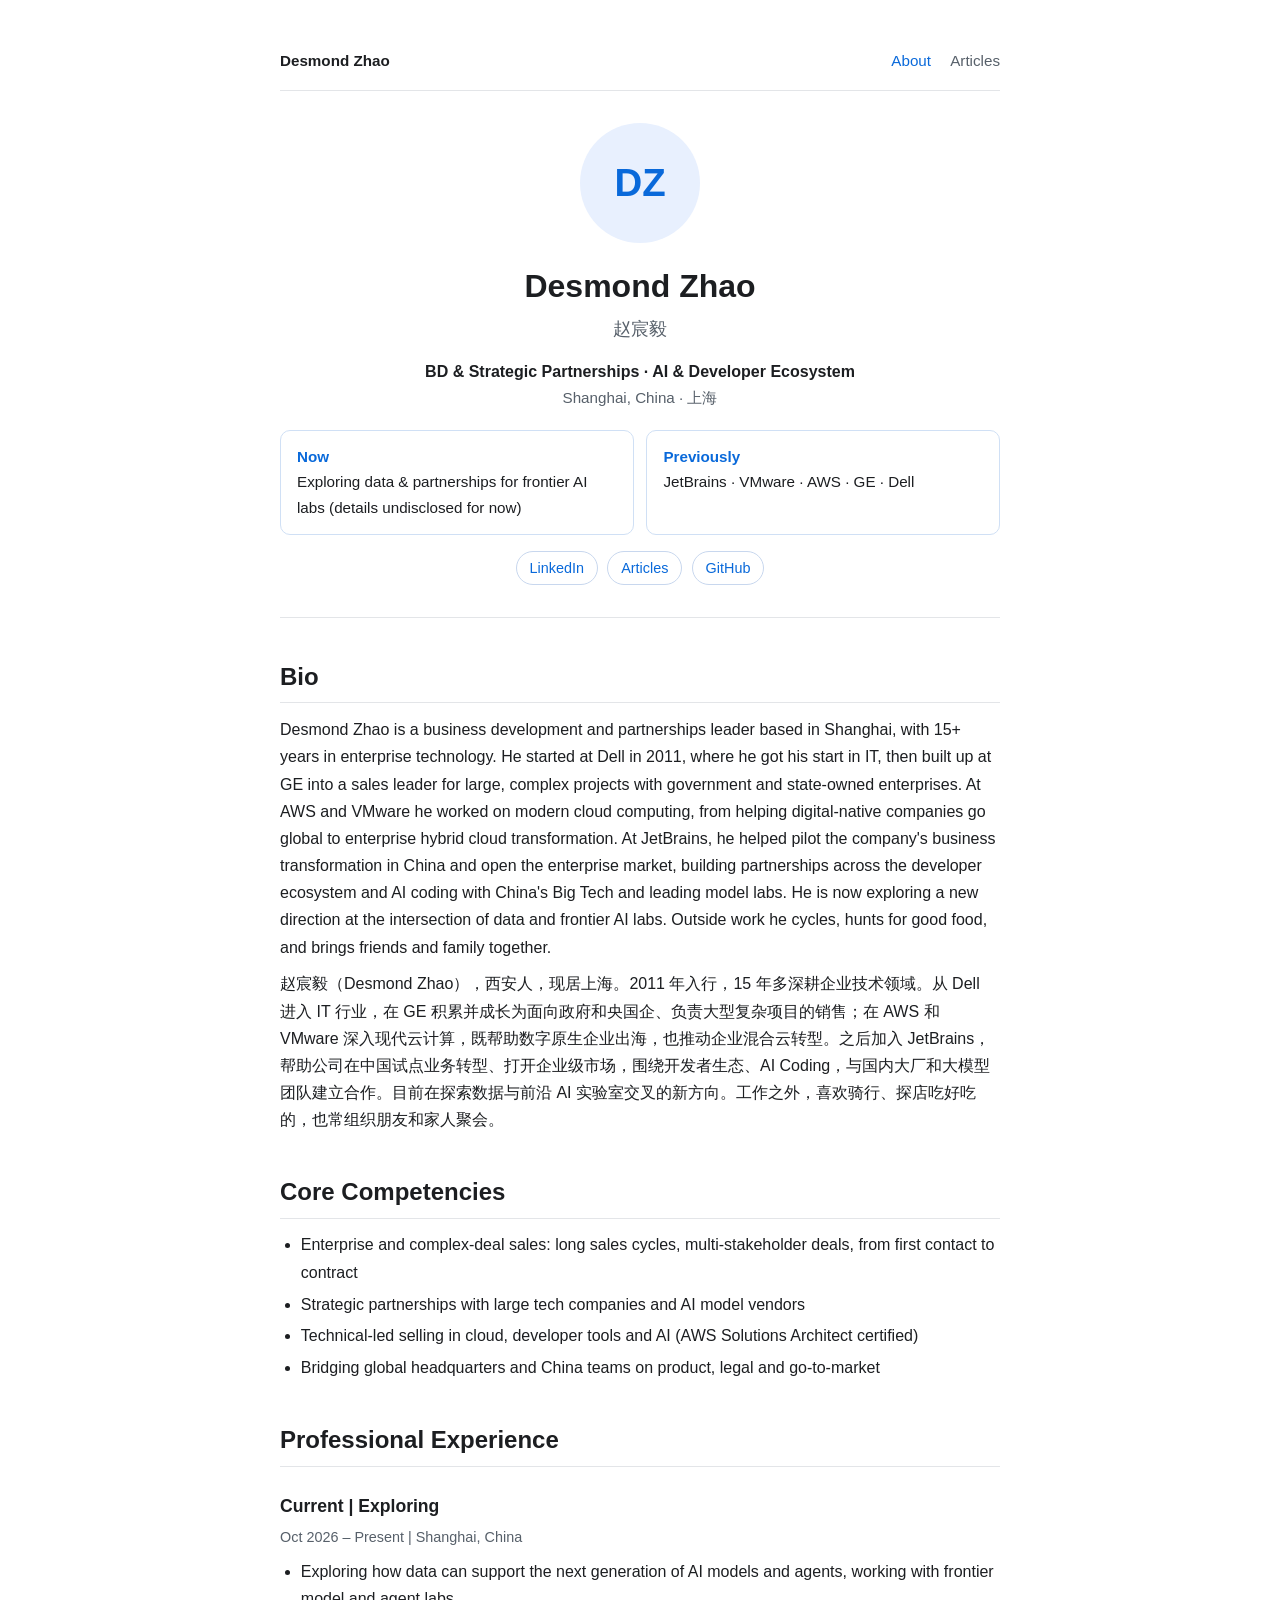
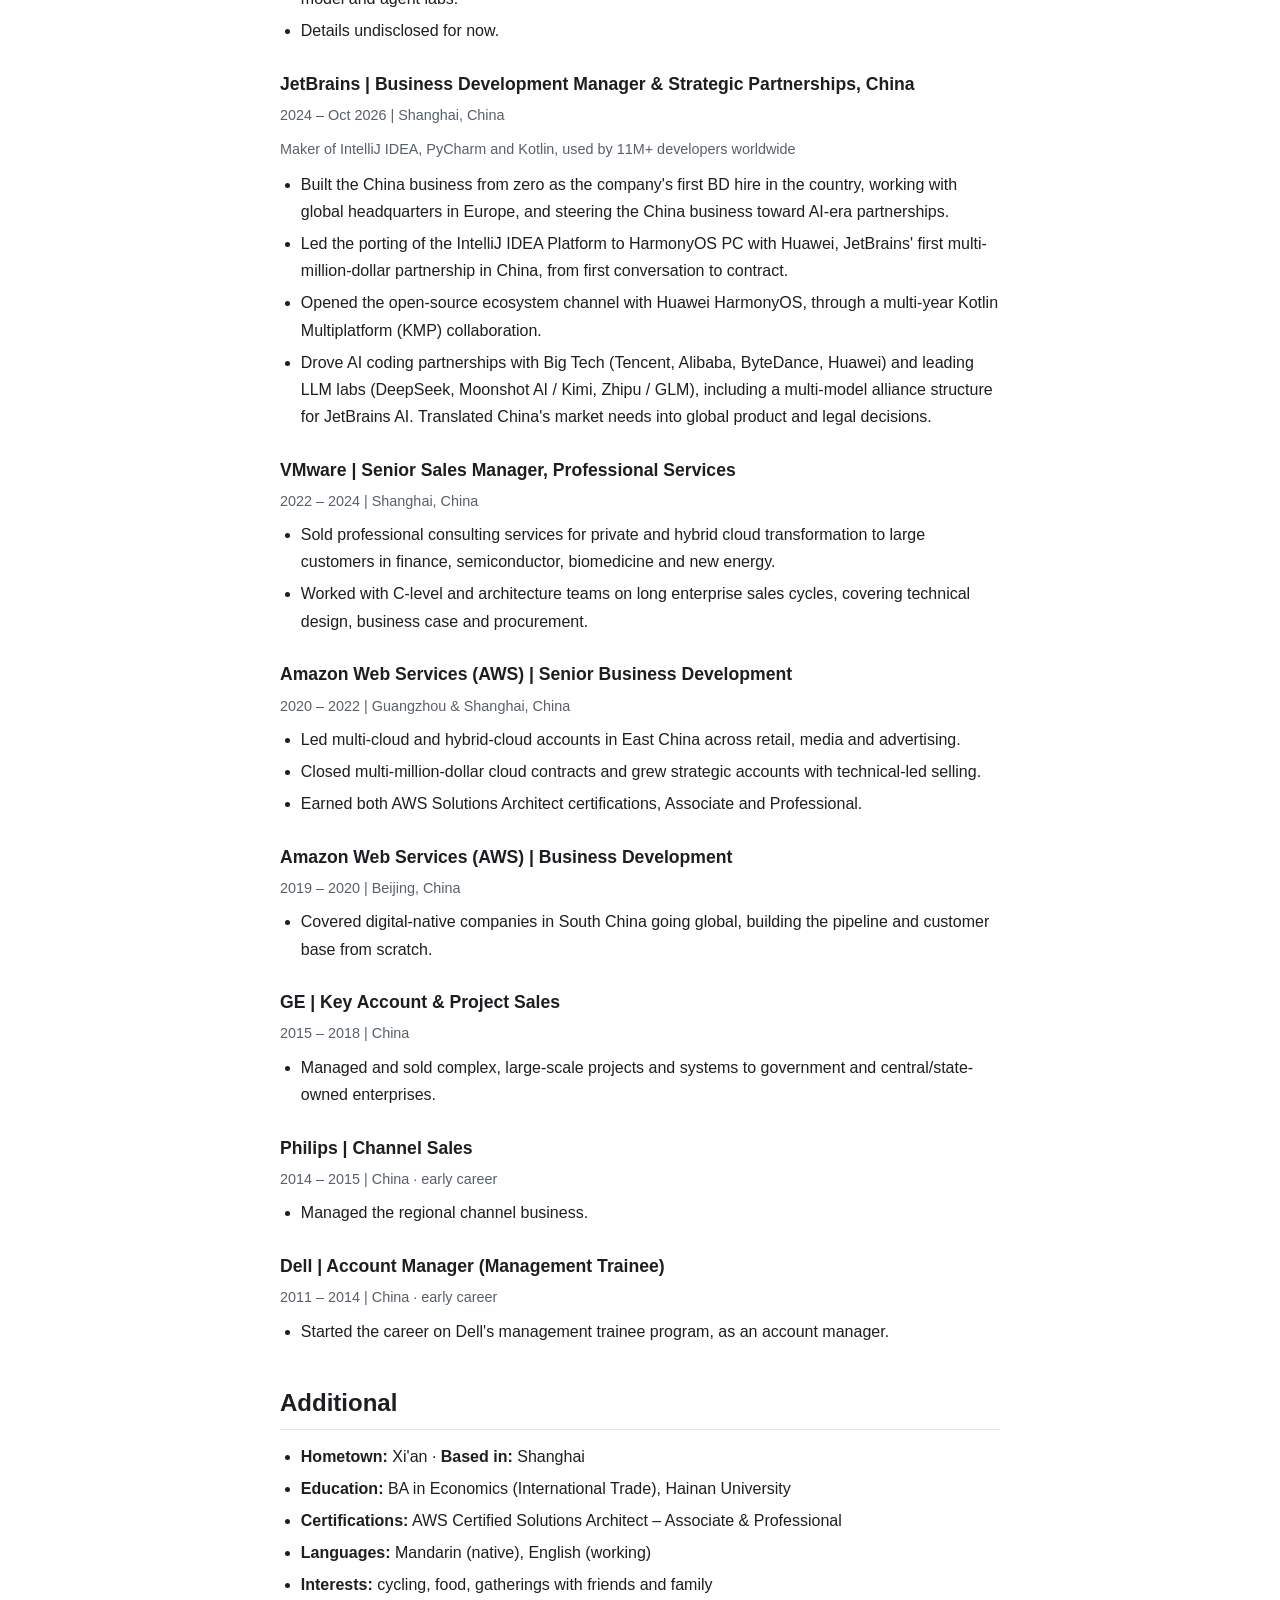
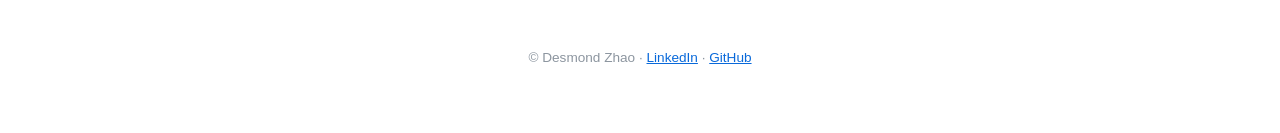
==== commit 75ab60e9: "Reorder core competencies" ====
--- a/index.html
+++ b/index.html
@@ -55,7 +55,6 @@
 <ul>
 <li>Enterprise and complex-deal sales: long sales cycles, multi-stakeholder deals, from first contact to contract</li>
 <li>Strategic partnerships with large tech companies and AI model vendors</li>
-<li>Account and channel management across enterprise, government and state-owned customers</li>
 <li>Technical-led selling in cloud, developer tools and AI (AWS Solutions Architect certified)</li>
 <li>Bridging global headquarters and China teams on product, legal and go-to-market</li>
 </ul>
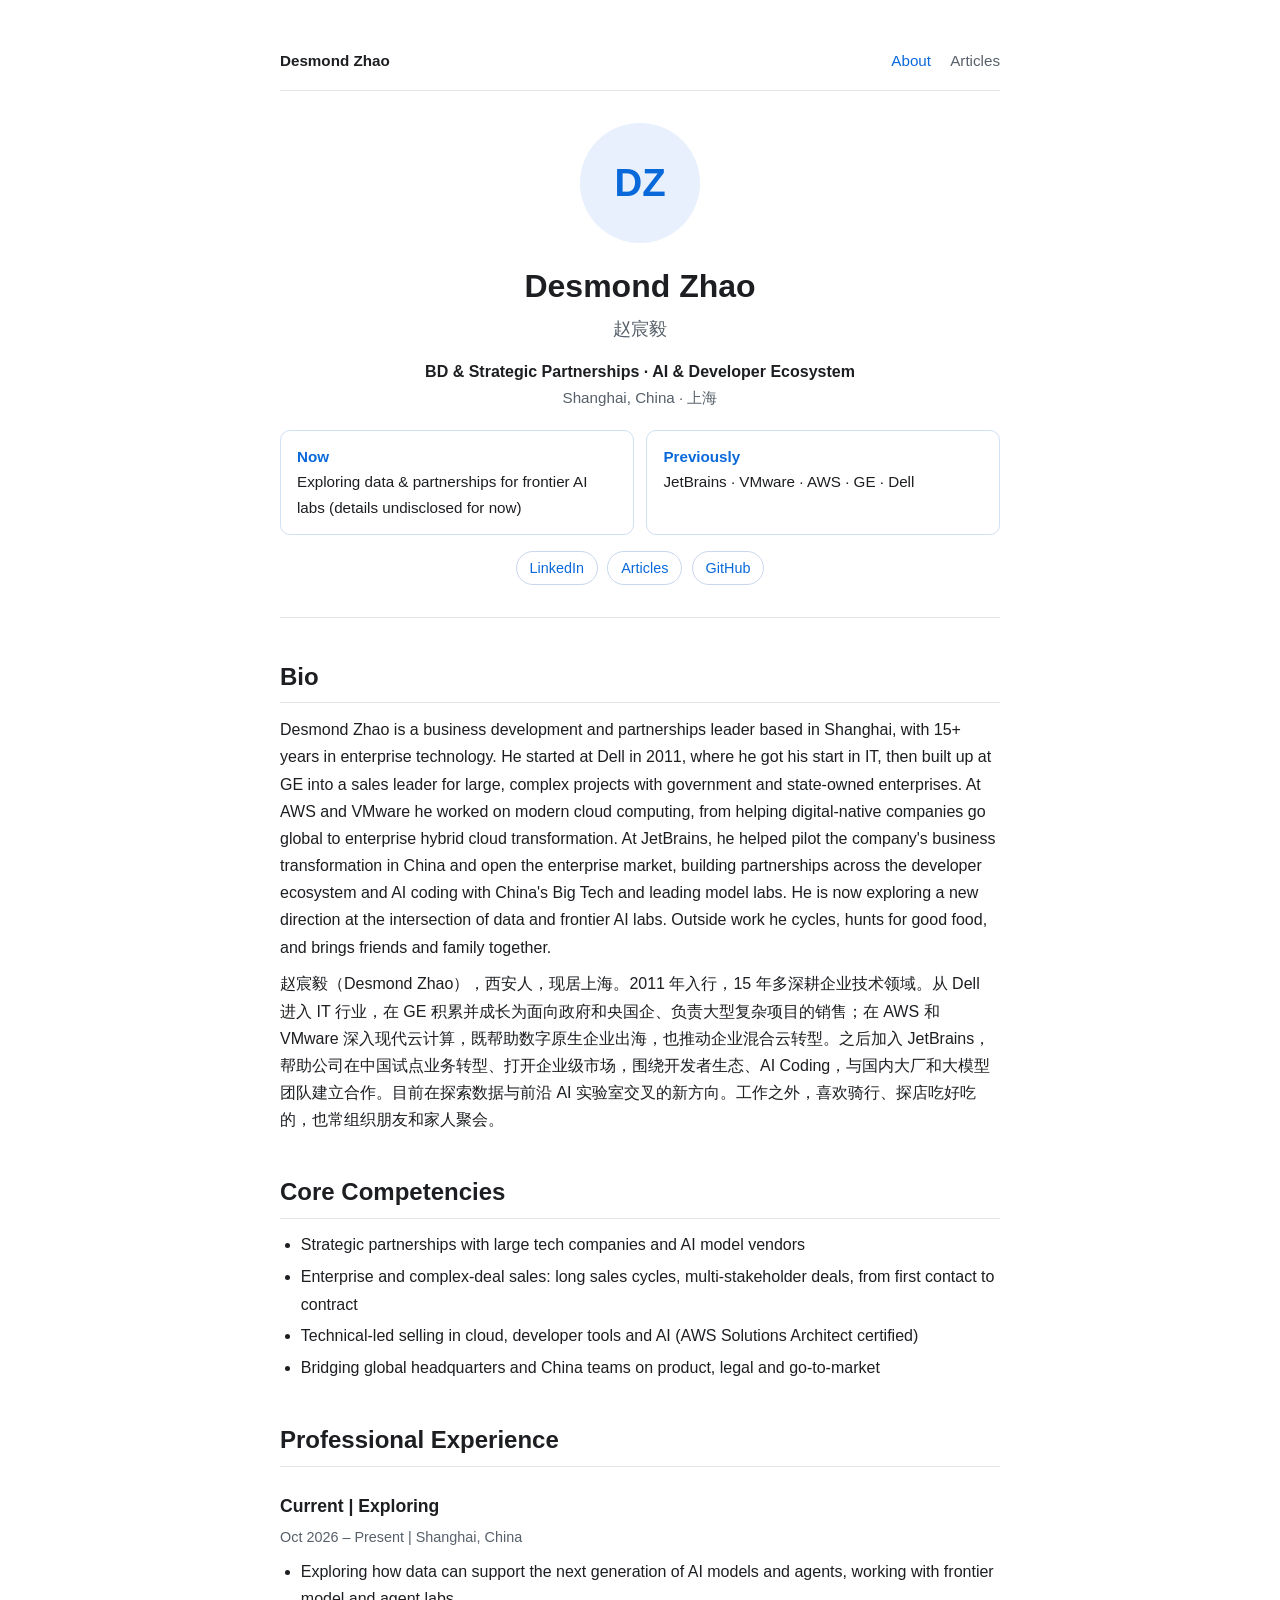
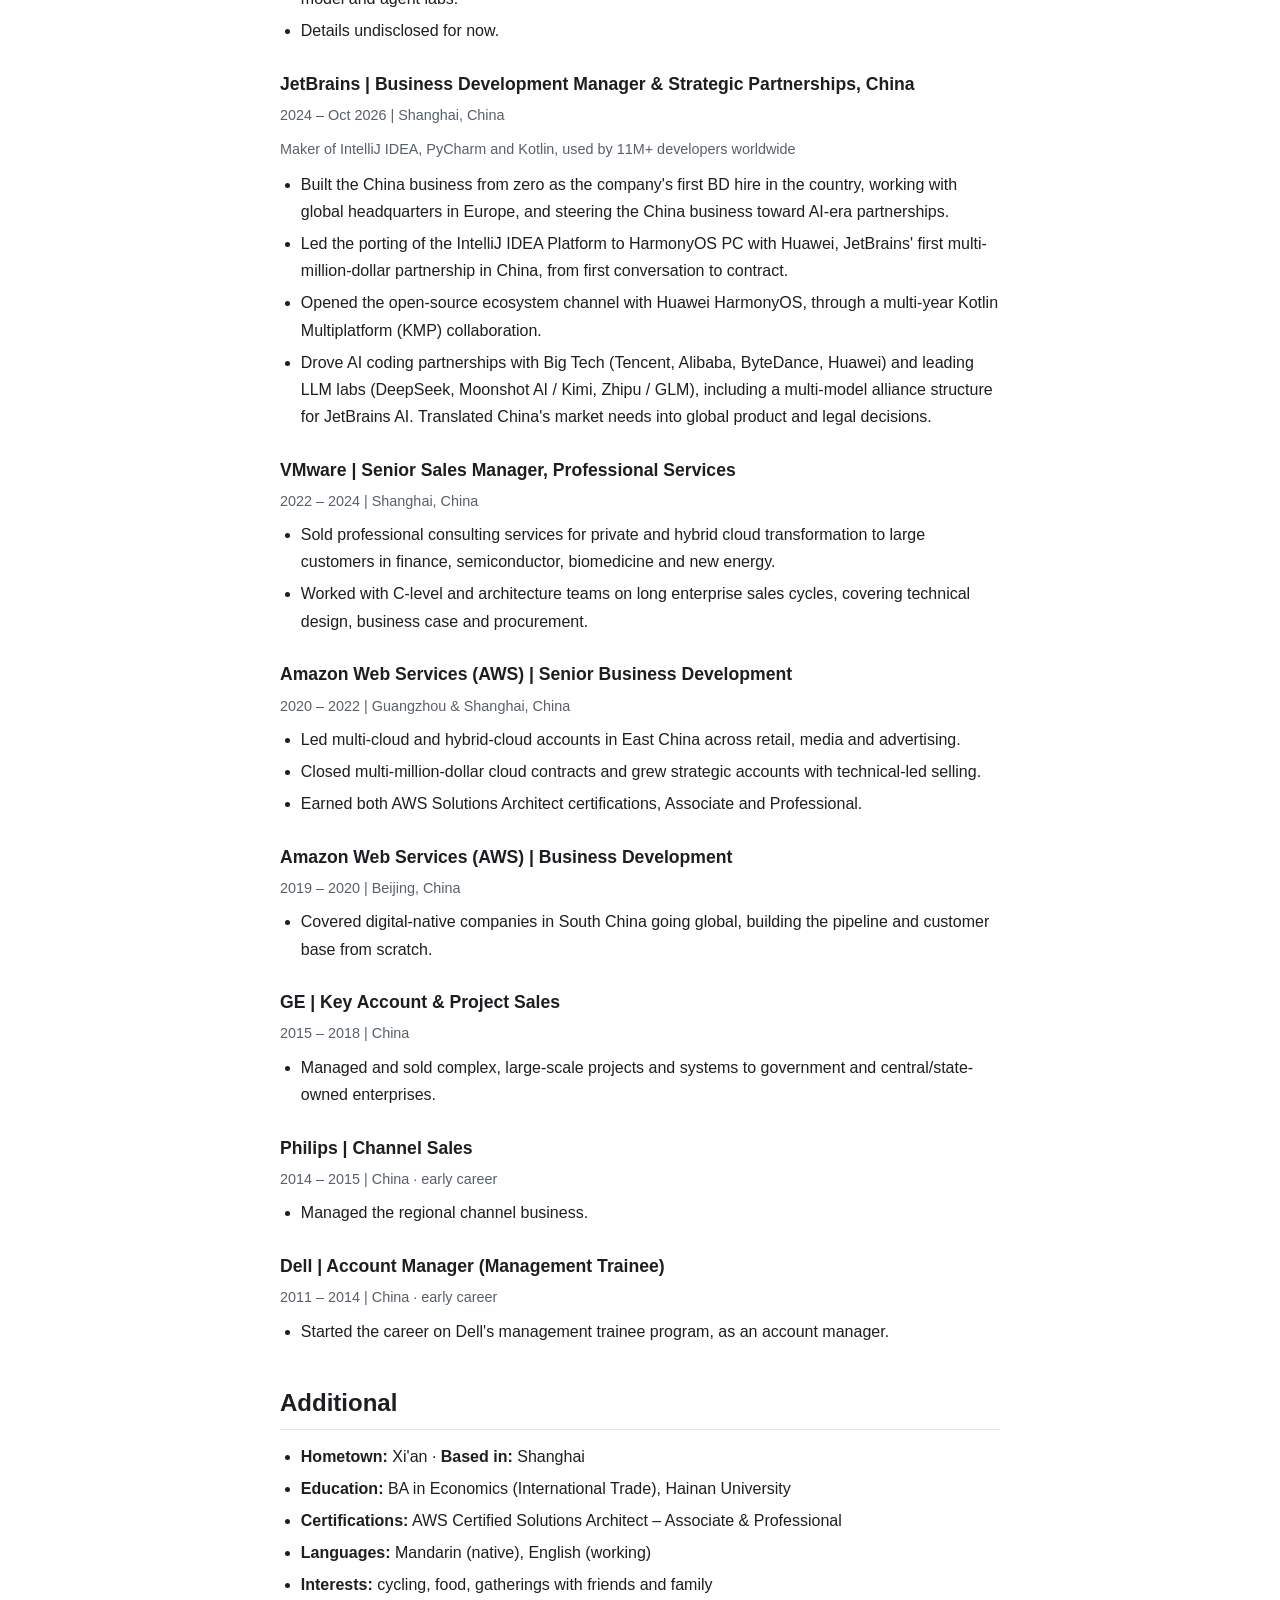
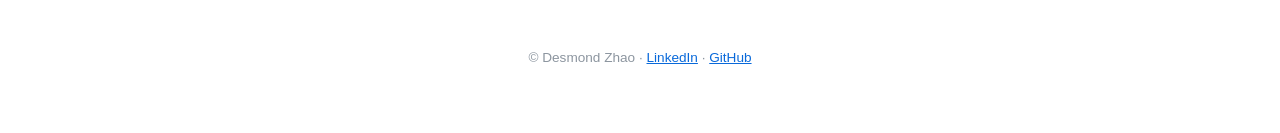
==== commit 3b9c6c3c: "Partnerships first" ====
--- a/index.html
+++ b/index.html
@@ -53,8 +53,8 @@
 
 <h2>Core Competencies</h2>
 <ul>
+<li>Strategic partnerships with large tech companies and AI model vendors</li>
 <li>Enterprise and complex-deal sales: long sales cycles, multi-stakeholder deals, from first contact to contract</li>
-<li>Strategic partnerships with large tech companies and AI model vendors</li>
 <li>Technical-led selling in cloud, developer tools and AI (AWS Solutions Architect certified)</li>
 <li>Bridging global headquarters and China teams on product, legal and go-to-market</li>
 </ul>
